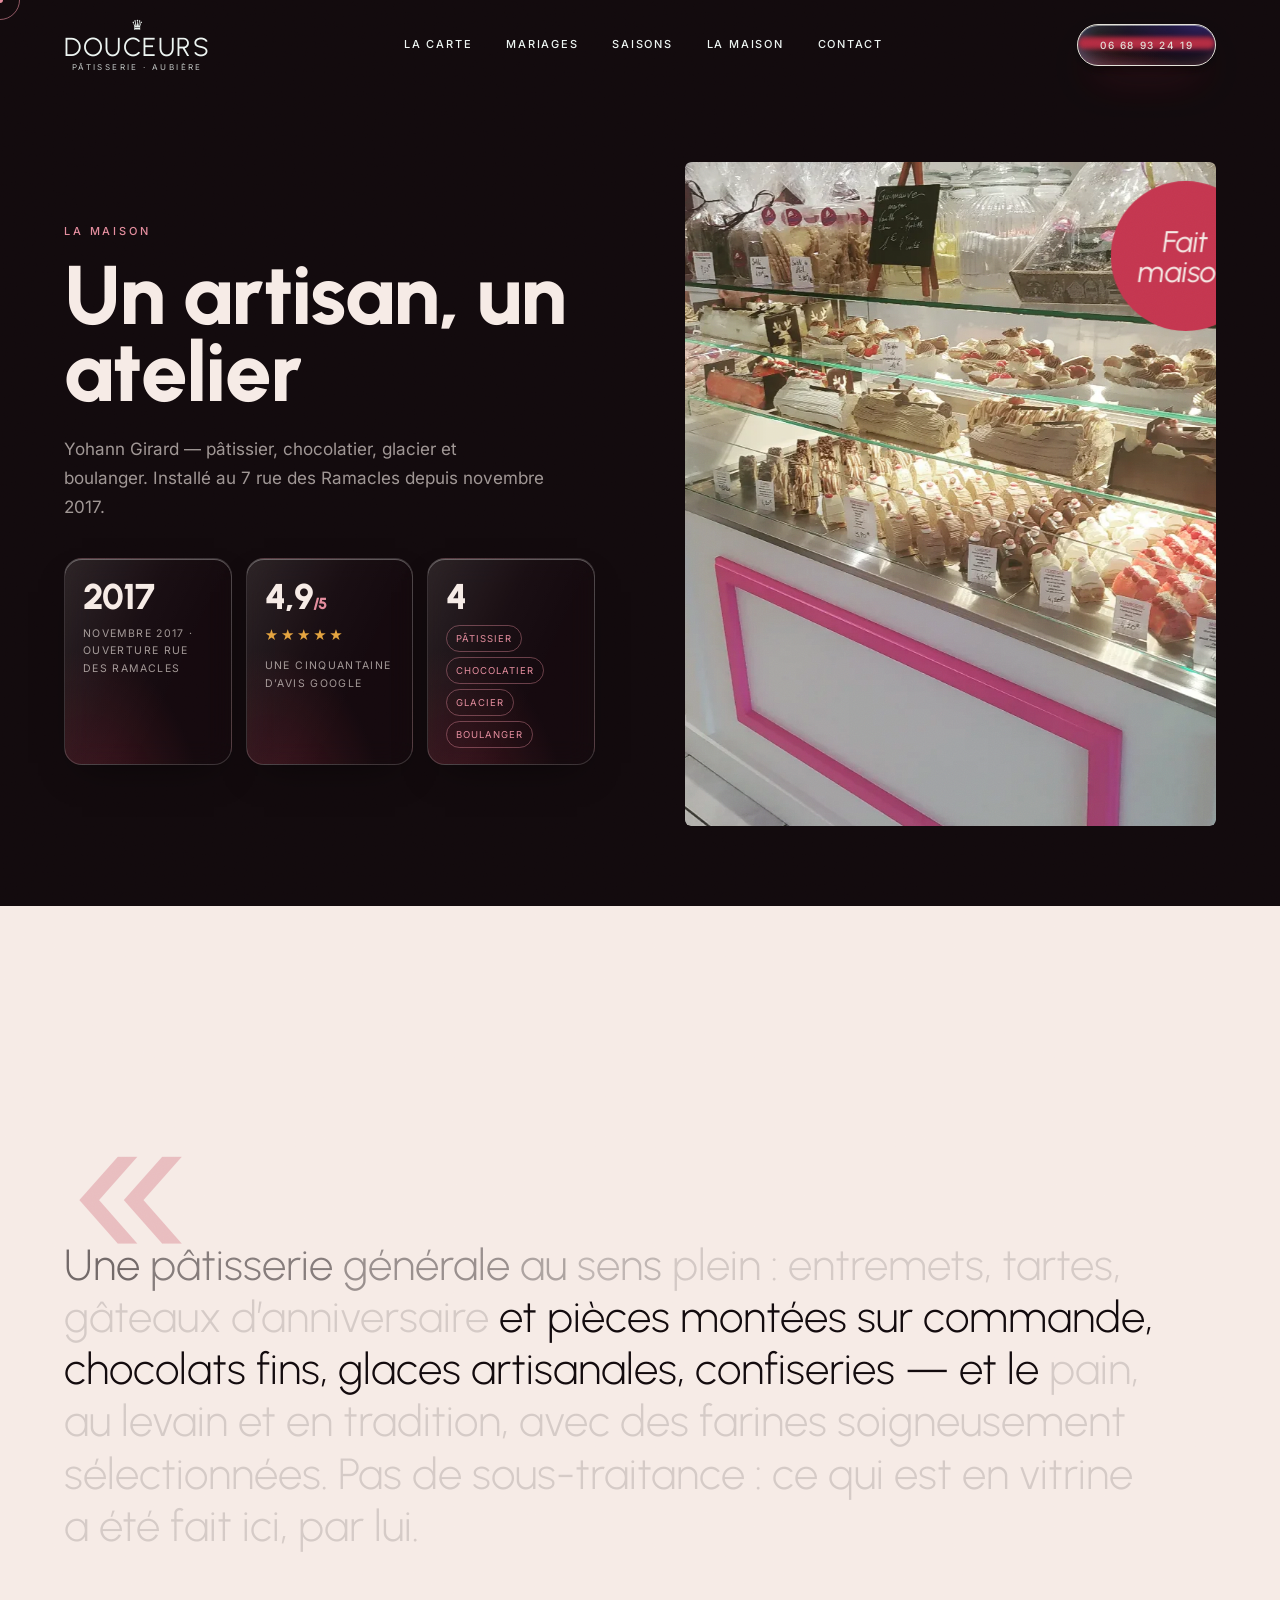
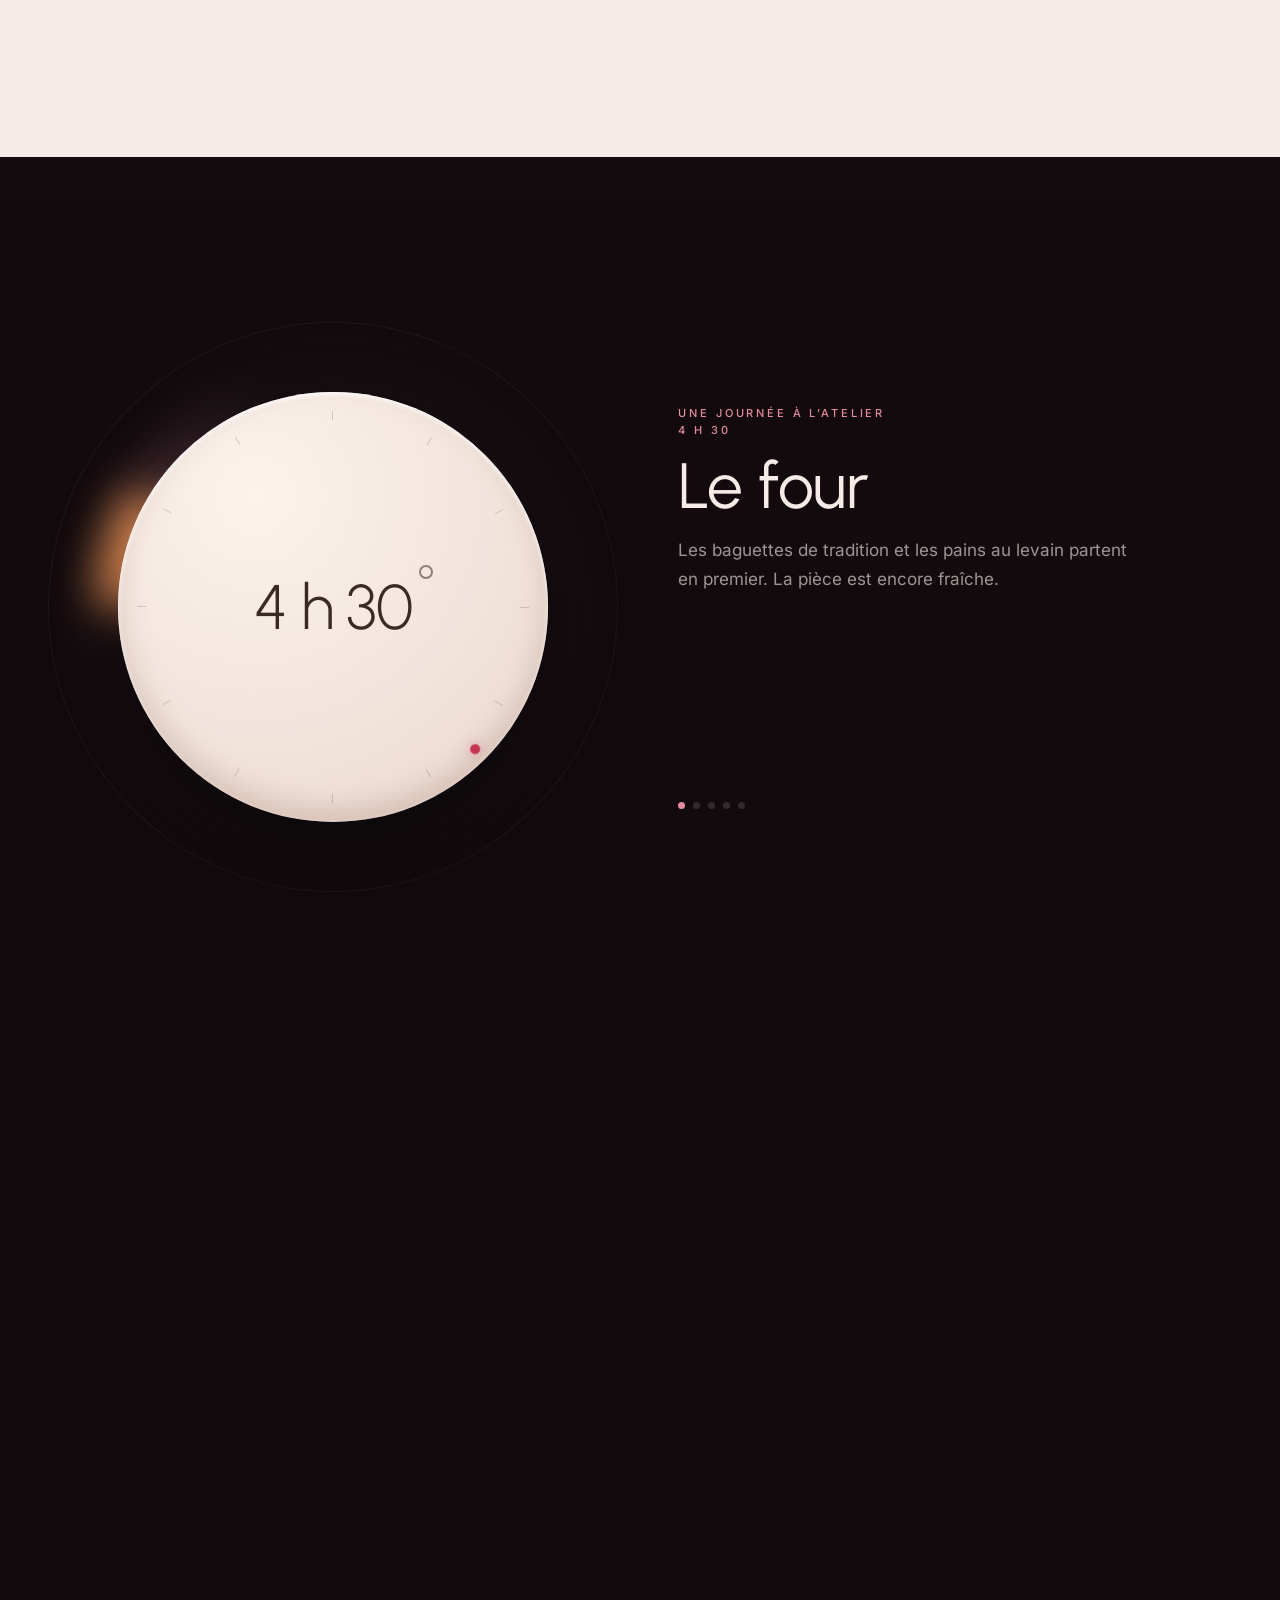
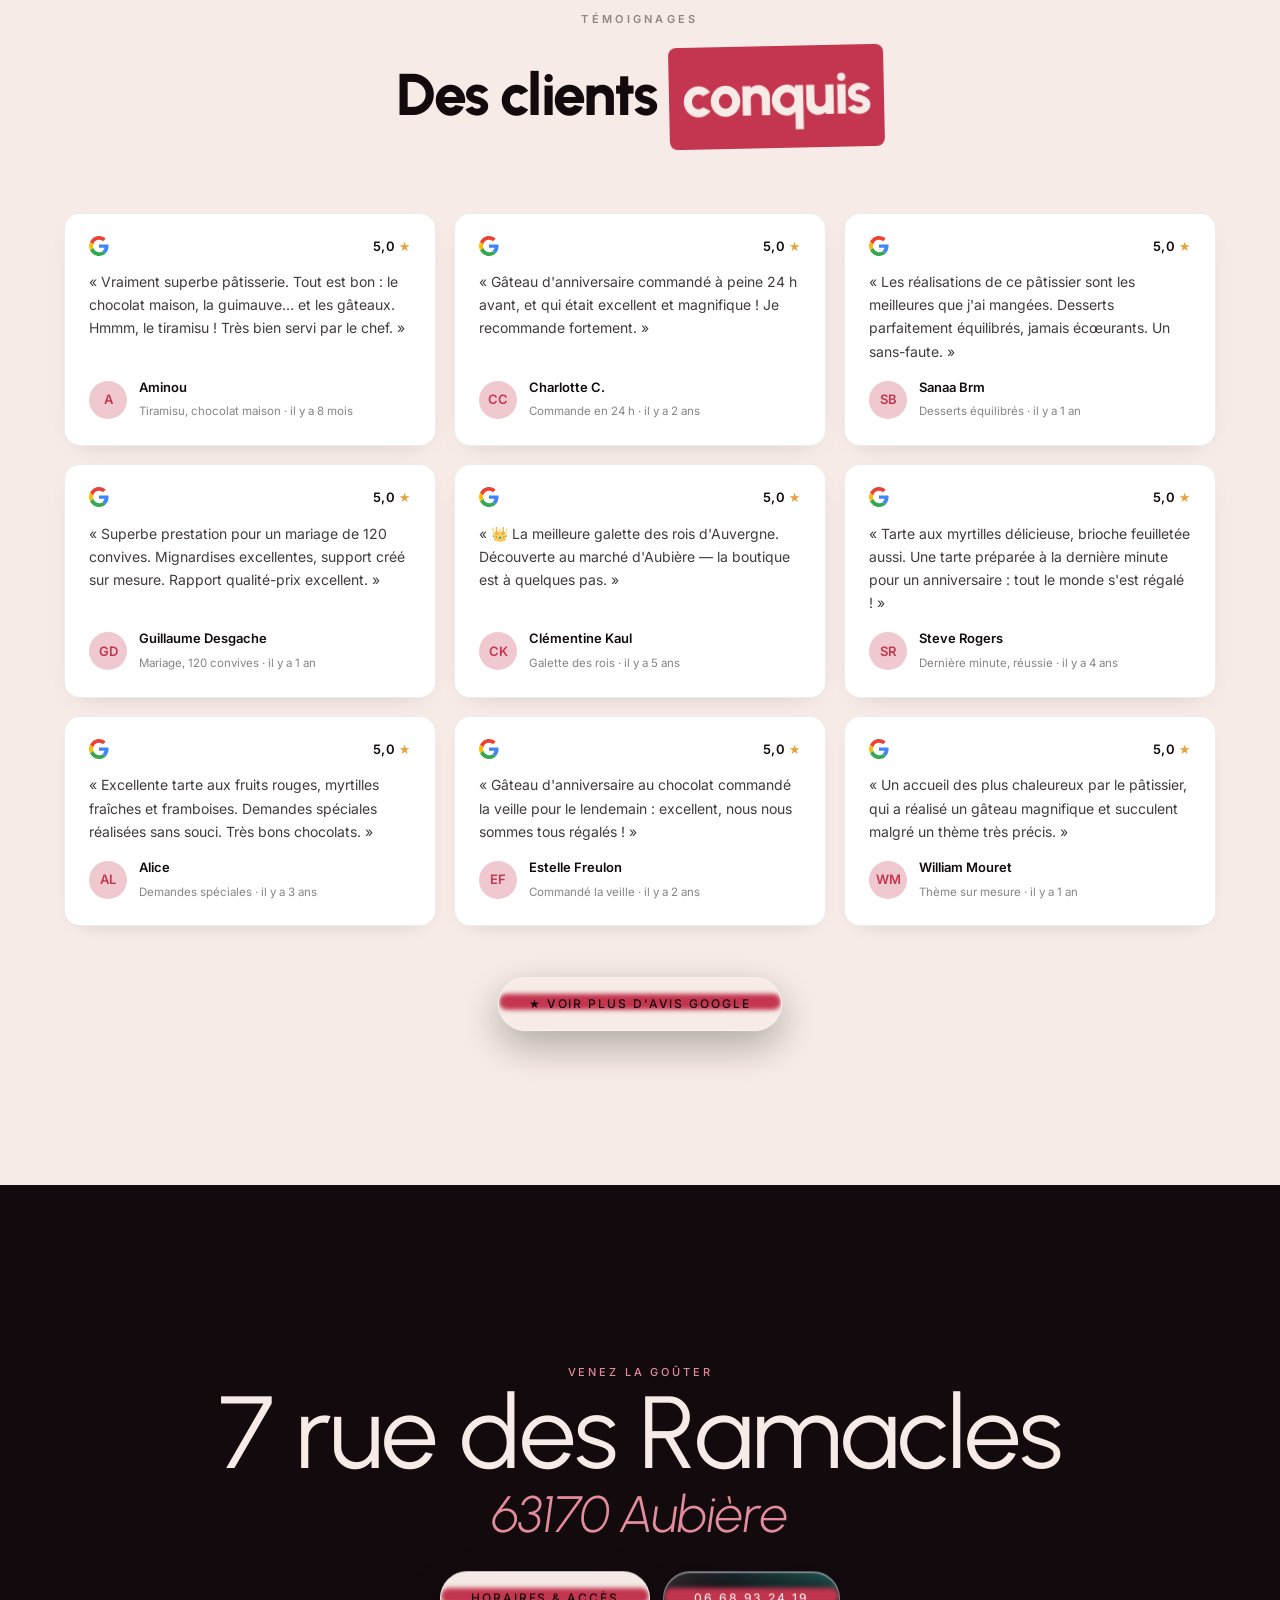
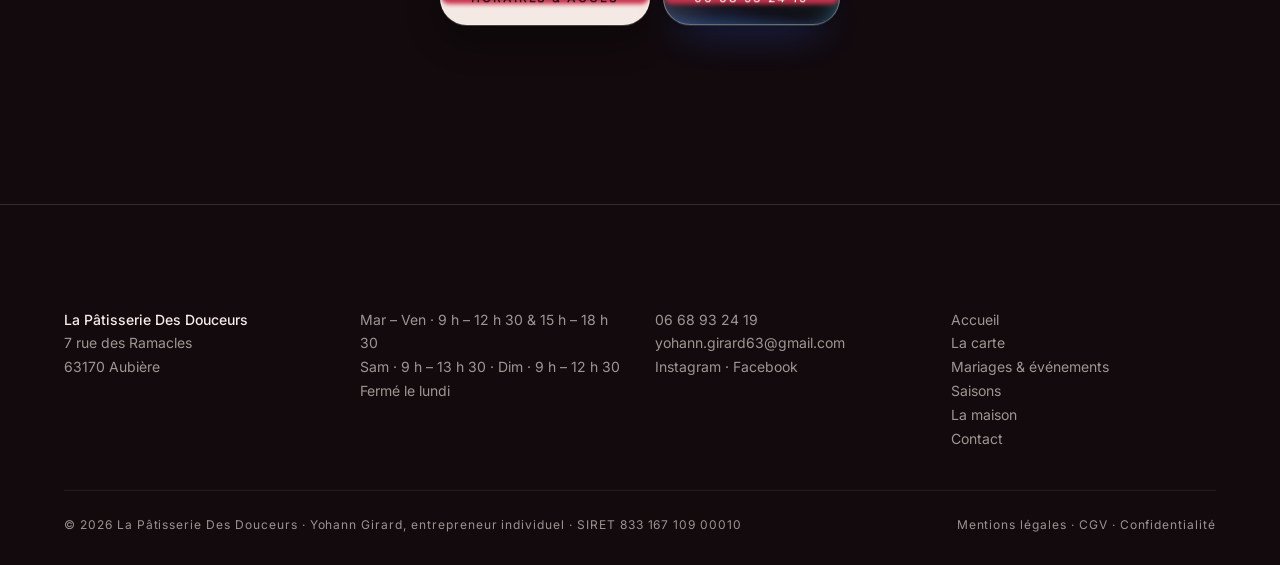
==== a-propos.html @ 7fce50e1 "La Pâtisserie Des Douceurs — site complet (7 pages, scroll-driven, vrais médias) Co-Authored-By: Cla" ====
<!doctype html>
<html lang="fr">
<head>
<meta charset="utf-8">
<meta name="viewport" content="width=device-width, initial-scale=1">
<title>La maison — Yohann Girard, pâtissier chocolatier à Aubière</title>
<meta name="description" content="Yohann Girard a ouvert La Pâtisserie Des Douceurs à Aubière en 2017 : pâtisserie générale, chocolats fins, glaces artisanales, pain au levain — tout est fait à l’atelier.">
<meta property="og:title" content="La maison — Yohann Girard, pâtissier chocolatier à Aubière">
<meta property="og:description" content="Yohann Girard a ouvert La Pâtisserie Des Douceurs à Aubière en 2017 : pâtisserie générale, chocolats fins, glaces artisanales, pain au levain — tout est fait à l’atelier.">
<meta property="og:image" content="img/hero.webp">
<meta property="og:locale" content="fr_FR">
<link rel="icon" href="data:image/svg+xml,%3Csvg xmlns='http://www.w3.org/2000/svg' viewBox='0 0 32 32'%3E%3Crect width='32' height='32' rx='8' fill='%23120A0D'/%3E%3Ccircle cx='16' cy='17' r='8' fill='%23E48C9D'/%3E%3Ccircle cx='13' cy='13' r='2.2' fill='%23C4364F'/%3E%3Ccircle cx='19' cy='13' r='2.2' fill='%23C4364F'/%3E%3Ccircle cx='16' cy='10' r='2.2' fill='%23C4364F'/%3E%3C/svg%3E">
<link rel="preload" href="fonts/urbanist-latin-800-normal.woff2" as="font" type="font/woff2" crossorigin>
<link rel="preload" href="fonts/inter-latin-400-normal.woff2" as="font" type="font/woff2" crossorigin>
<link rel="stylesheet" href="vendor/lenis.css">
<link rel="stylesheet" href="styles.css">
<link rel="stylesheet" href="pages.css">
</head>
<body class="sub p-maison">

<div class="grain" aria-hidden="true"></div>
<div class="cursor" aria-hidden="true"><span class="cursor__dot"></span><span class="cursor__ring"><span class="cursor__label"></span></span></div>
<header class="nav" id="nav">
  <button class="nav__burger" id="burger" aria-label="Menu"><i></i><i></i></button>
  <a class="nav__logo" href="index.html">
    <span class="nav__logo-crown">♛</span>
    <span class="nav__logo-word">Douceurs</span>
    <span class="nav__logo-sub">Pâtisserie · Aubière</span>
  </a>
  <nav class="nav__links"><a href="carte.html">La carte</a><a href="mariages.html">Mariages</a><a href="saisons.html">Saisons</a><a href="a-propos.html" aria-current=page>La maison</a><a href="contact.html">Contact</a></nav>
  <a class="btn btn--pill" href="tel:+33668932419" data-cursor="Appeler" data-magnet>06 68 93 24 19</a>
</header>
<div class="menu" id="menu">
  <a href="index.html">Accueil</a><a href="carte.html">La carte</a><a href="mariages.html">Mariages</a><a href="saisons.html">Saisons</a><a href="a-propos.html" aria-current=page>La maison</a><a href="contact.html">Contact</a>
</div>
<main id="top">
<section class="portrait-hero">
  <div class="portrait-hero__text">
    <p class="eyebrow" data-reveal>La maison</p>
    <h1 class="portrait-hero__title" data-letters>Un artisan, un atelier</h1>
    <p class="portrait-hero__lead" data-reveal>Yohann Girard — pâtissier, chocolatier, glacier et boulanger. Installé au 7 rue des Ramacles depuis novembre 2017.</p>
    <div class="facts" data-reveal>
      <div class="fact"><b><span data-count="2017">0</span></b><span class="fact__label">Novembre 2017 · ouverture rue des Ramacles</span></div>
      <div class="fact"><b><span class="fact__note">4,9</span><i>/5</i></b><span class="fact__stars" aria-label="4,9 sur 5">★★★★★</span><span class="fact__label">Une cinquantaine d’avis Google</span></div>
      <div class="fact"><b><span data-count="4">0</span></b><span class="fact__tags"><i>Pâtissier</i><i>Chocolatier</i><i>Glacier</i><i>Boulanger</i></span></div>
    </div>
  </div>
  <figure class="portrait-hero__fig tilt" data-tilt data-reveal-clip>
    <div class="tilt__inner"><img src="img/maison-hero.webp" alt="La vitrine de la boutique, rue des Ramacles" data-parallax-img></div>
    <span class="portrait-hero__stamp" data-speed="-0.4">Fait<br>maison</span>
  </figure>
</section>

<section class="quote">
  <p class="quote__mark" aria-hidden="true">«</p>
  <p class="quote__text" data-scrub-words>Une pâtisserie générale au sens plein : entremets, tartes, gâteaux d’anniversaire et pièces montées sur commande, chocolats fins, glaces artisanales, confiseries — et le pain, au levain et en tradition, avec des farines soigneusement sélectionnées. Pas de sous-traitance : ce qui est en vitrine a été fait ici, par lui.</p>
</section>

<section class="day" id="journee">
  <div class="day__pin">
    <div class="day__clock" aria-hidden="true">
      <span class="day__halo"></span>
      <span class="day__glow" id="clockGlow"></span>
      <span class="day__disc">
        <span class="day__ticks" id="clockTicks"></span>
        <i class="day__hand" id="clockHand"><b></b></i>
        <span class="day__time" id="clockTime">4 h 30</span>
      </span>
    </div>
    <div class="day__text">
      <p class="eyebrow">Une journée à l’atelier</p>
      <div class="day__moments"><div class="day__moment" data-moment="0"><b>4 h 30</b><h3>Le four</h3><p>Les baguettes de tradition et les pains au levain partent en premier. La pièce est encore fraîche.</p></div><div class="day__moment" data-moment="1"><b>6 h</b><h3>Les entremets</h3><p>Montage à la poche, repos au froid, glaçage velours. Ce qui a été fait la veille sort de cellule.</p></div><div class="day__moment" data-moment="2"><b>9 h</b><h3>La boutique ouvre</h3><p>Vitrine dressée. Les premières commandes du jour se retirent — parfois passées la veille.</p></div><div class="day__moment" data-moment="3"><b>12 h 30</b><h3>Pause</h3><p>Fermeture jusqu’à 15 h. Le temps de couler le chocolat, de turbiner les glaces en été.</p></div><div class="day__moment" data-moment="4"><b>15 h</b><h3>Réouverture</h3><p>Jusqu’à 18 h 30. On prend les commandes de la semaine, on parle pièces montées.</p></div></div>
      <div class="day__dots" aria-hidden="true"><i></i><i></i><i></i><i></i><i></i></div>
    </div>
  </div>
</section>

<section class="trev">
  <p class="trev__eyebrow" data-reveal>Témoignages</p>
  <h2 class="trev__title" data-reveal>Des clients <span>conquis</span></h2>
  <div class="trev__grid">
    <article class="trev__card" data-reveal>
      <header><svg class="trev__g" viewBox="0 0 24 24" width="20" height="20" aria-label="Google"><path fill="#4285F4" d="M23.5 12.3c0-.9-.1-1.5-.3-2.2H12v4.1h6.5c-.1 1.1-.8 2.7-2.4 3.8l3.7 2.9c2.2-2.1 3.7-5.1 3.7-8.6z"/><path fill="#34A853" d="M12 24c3.2 0 6-1.1 7.9-2.9l-3.7-2.9c-1 .7-2.4 1.2-4.2 1.2-3.2 0-6-2.2-6.9-5.2L1.3 17.1C3.3 21.2 7.3 24 12 24z"/><path fill="#FBBC05" d="M5.1 14.2c-.3-.7-.4-1.4-.4-2.2s.1-1.5.4-2.2L1.3 6.9C.5 8.5 0 10.2 0 12s.5 3.5 1.3 5.1l3.8-2.9z"/><path fill="#EA4335" d="M12 4.6c2.3 0 3.8 1 4.7 1.8l3.3-3.2C18 1.2 15.2 0 12 0 7.3 0 3.3 2.8 1.3 6.9l3.8 2.9c.9-3 3.7-5.2 6.9-5.2z"/></svg><span class="trev__score">5,0 <i>★</i></span></header>
      <p class="trev__quote">« Vraiment superbe pâtisserie. Tout est bon : le chocolat maison, la guimauve… et les gâteaux. Hmmm, le tiramisu ! Très bien servi par le chef. »</p>
      <footer><b>A</b><div><strong>Aminou</strong><span>Tiramisu, chocolat maison · il y a 8 mois</span></div></footer>
    </article>
    <article class="trev__card" data-reveal>
      <header><svg class="trev__g" viewBox="0 0 24 24" width="20" height="20" aria-label="Google"><path fill="#4285F4" d="M23.5 12.3c0-.9-.1-1.5-.3-2.2H12v4.1h6.5c-.1 1.1-.8 2.7-2.4 3.8l3.7 2.9c2.2-2.1 3.7-5.1 3.7-8.6z"/><path fill="#34A853" d="M12 24c3.2 0 6-1.1 7.9-2.9l-3.7-2.9c-1 .7-2.4 1.2-4.2 1.2-3.2 0-6-2.2-6.9-5.2L1.3 17.1C3.3 21.2 7.3 24 12 24z"/><path fill="#FBBC05" d="M5.1 14.2c-.3-.7-.4-1.4-.4-2.2s.1-1.5.4-2.2L1.3 6.9C.5 8.5 0 10.2 0 12s.5 3.5 1.3 5.1l3.8-2.9z"/><path fill="#EA4335" d="M12 4.6c2.3 0 3.8 1 4.7 1.8l3.3-3.2C18 1.2 15.2 0 12 0 7.3 0 3.3 2.8 1.3 6.9l3.8 2.9c.9-3 3.7-5.2 6.9-5.2z"/></svg><span class="trev__score">5,0 <i>★</i></span></header>
      <p class="trev__quote">« Gâteau d'anniversaire commandé à peine 24 h avant, et qui était excellent et magnifique ! Je recommande fortement. »</p>
      <footer><b>CC</b><div><strong>Charlotte C.</strong><span>Commande en 24 h · il y a 2 ans</span></div></footer>
    </article>
    <article class="trev__card" data-reveal>
      <header><svg class="trev__g" viewBox="0 0 24 24" width="20" height="20" aria-label="Google"><path fill="#4285F4" d="M23.5 12.3c0-.9-.1-1.5-.3-2.2H12v4.1h6.5c-.1 1.1-.8 2.7-2.4 3.8l3.7 2.9c2.2-2.1 3.7-5.1 3.7-8.6z"/><path fill="#34A853" d="M12 24c3.2 0 6-1.1 7.9-2.9l-3.7-2.9c-1 .7-2.4 1.2-4.2 1.2-3.2 0-6-2.2-6.9-5.2L1.3 17.1C3.3 21.2 7.3 24 12 24z"/><path fill="#FBBC05" d="M5.1 14.2c-.3-.7-.4-1.4-.4-2.2s.1-1.5.4-2.2L1.3 6.9C.5 8.5 0 10.2 0 12s.5 3.5 1.3 5.1l3.8-2.9z"/><path fill="#EA4335" d="M12 4.6c2.3 0 3.8 1 4.7 1.8l3.3-3.2C18 1.2 15.2 0 12 0 7.3 0 3.3 2.8 1.3 6.9l3.8 2.9c.9-3 3.7-5.2 6.9-5.2z"/></svg><span class="trev__score">5,0 <i>★</i></span></header>
      <p class="trev__quote">« Les réalisations de ce pâtissier sont les meilleures que j'ai mangées. Desserts parfaitement équilibrés, jamais écœurants. Un sans-faute. »</p>
      <footer><b>SB</b><div><strong>Sanaa Brm</strong><span>Desserts équilibrés · il y a 1 an</span></div></footer>
    </article>
    <article class="trev__card" data-reveal>
      <header><svg class="trev__g" viewBox="0 0 24 24" width="20" height="20" aria-label="Google"><path fill="#4285F4" d="M23.5 12.3c0-.9-.1-1.5-.3-2.2H12v4.1h6.5c-.1 1.1-.8 2.7-2.4 3.8l3.7 2.9c2.2-2.1 3.7-5.1 3.7-8.6z"/><path fill="#34A853" d="M12 24c3.2 0 6-1.1 7.9-2.9l-3.7-2.9c-1 .7-2.4 1.2-4.2 1.2-3.2 0-6-2.2-6.9-5.2L1.3 17.1C3.3 21.2 7.3 24 12 24z"/><path fill="#FBBC05" d="M5.1 14.2c-.3-.7-.4-1.4-.4-2.2s.1-1.5.4-2.2L1.3 6.9C.5 8.5 0 10.2 0 12s.5 3.5 1.3 5.1l3.8-2.9z"/><path fill="#EA4335" d="M12 4.6c2.3 0 3.8 1 4.7 1.8l3.3-3.2C18 1.2 15.2 0 12 0 7.3 0 3.3 2.8 1.3 6.9l3.8 2.9c.9-3 3.7-5.2 6.9-5.2z"/></svg><span class="trev__score">5,0 <i>★</i></span></header>
      <p class="trev__quote">« Superbe prestation pour un mariage de 120 convives. Mignardises excellentes, support créé sur mesure. Rapport qualité-prix excellent. »</p>
      <footer><b>GD</b><div><strong>Guillaume Desgache</strong><span>Mariage, 120 convives · il y a 1 an</span></div></footer>
    </article>
    <article class="trev__card" data-reveal>
      <header><svg class="trev__g" viewBox="0 0 24 24" width="20" height="20" aria-label="Google"><path fill="#4285F4" d="M23.5 12.3c0-.9-.1-1.5-.3-2.2H12v4.1h6.5c-.1 1.1-.8 2.7-2.4 3.8l3.7 2.9c2.2-2.1 3.7-5.1 3.7-8.6z"/><path fill="#34A853" d="M12 24c3.2 0 6-1.1 7.9-2.9l-3.7-2.9c-1 .7-2.4 1.2-4.2 1.2-3.2 0-6-2.2-6.9-5.2L1.3 17.1C3.3 21.2 7.3 24 12 24z"/><path fill="#FBBC05" d="M5.1 14.2c-.3-.7-.4-1.4-.4-2.2s.1-1.5.4-2.2L1.3 6.9C.5 8.5 0 10.2 0 12s.5 3.5 1.3 5.1l3.8-2.9z"/><path fill="#EA4335" d="M12 4.6c2.3 0 3.8 1 4.7 1.8l3.3-3.2C18 1.2 15.2 0 12 0 7.3 0 3.3 2.8 1.3 6.9l3.8 2.9c.9-3 3.7-5.2 6.9-5.2z"/></svg><span class="trev__score">5,0 <i>★</i></span></header>
      <p class="trev__quote">« 👑 La meilleure galette des rois d'Auvergne. Découverte au marché d'Aubière — la boutique est à quelques pas. »</p>
      <footer><b>CK</b><div><strong>Clémentine Kaul</strong><span>Galette des rois · il y a 5 ans</span></div></footer>
    </article>
    <article class="trev__card" data-reveal>
      <header><svg class="trev__g" viewBox="0 0 24 24" width="20" height="20" aria-label="Google"><path fill="#4285F4" d="M23.5 12.3c0-.9-.1-1.5-.3-2.2H12v4.1h6.5c-.1 1.1-.8 2.7-2.4 3.8l3.7 2.9c2.2-2.1 3.7-5.1 3.7-8.6z"/><path fill="#34A853" d="M12 24c3.2 0 6-1.1 7.9-2.9l-3.7-2.9c-1 .7-2.4 1.2-4.2 1.2-3.2 0-6-2.2-6.9-5.2L1.3 17.1C3.3 21.2 7.3 24 12 24z"/><path fill="#FBBC05" d="M5.1 14.2c-.3-.7-.4-1.4-.4-2.2s.1-1.5.4-2.2L1.3 6.9C.5 8.5 0 10.2 0 12s.5 3.5 1.3 5.1l3.8-2.9z"/><path fill="#EA4335" d="M12 4.6c2.3 0 3.8 1 4.7 1.8l3.3-3.2C18 1.2 15.2 0 12 0 7.3 0 3.3 2.8 1.3 6.9l3.8 2.9c.9-3 3.7-5.2 6.9-5.2z"/></svg><span class="trev__score">5,0 <i>★</i></span></header>
      <p class="trev__quote">« Tarte aux myrtilles délicieuse, brioche feuilletée aussi. Une tarte préparée à la dernière minute pour un anniversaire : tout le monde s'est régalé ! »</p>
      <footer><b>SR</b><div><strong>Steve Rogers</strong><span>Dernière minute, réussie · il y a 4 ans</span></div></footer>
    </article>
    <article class="trev__card" data-reveal>
      <header><svg class="trev__g" viewBox="0 0 24 24" width="20" height="20" aria-label="Google"><path fill="#4285F4" d="M23.5 12.3c0-.9-.1-1.5-.3-2.2H12v4.1h6.5c-.1 1.1-.8 2.7-2.4 3.8l3.7 2.9c2.2-2.1 3.7-5.1 3.7-8.6z"/><path fill="#34A853" d="M12 24c3.2 0 6-1.1 7.9-2.9l-3.7-2.9c-1 .7-2.4 1.2-4.2 1.2-3.2 0-6-2.2-6.9-5.2L1.3 17.1C3.3 21.2 7.3 24 12 24z"/><path fill="#FBBC05" d="M5.1 14.2c-.3-.7-.4-1.4-.4-2.2s.1-1.5.4-2.2L1.3 6.9C.5 8.5 0 10.2 0 12s.5 3.5 1.3 5.1l3.8-2.9z"/><path fill="#EA4335" d="M12 4.6c2.3 0 3.8 1 4.7 1.8l3.3-3.2C18 1.2 15.2 0 12 0 7.3 0 3.3 2.8 1.3 6.9l3.8 2.9c.9-3 3.7-5.2 6.9-5.2z"/></svg><span class="trev__score">5,0 <i>★</i></span></header>
      <p class="trev__quote">« Excellente tarte aux fruits rouges, myrtilles fraîches et framboises. Demandes spéciales réalisées sans souci. Très bons chocolats. »</p>
      <footer><b>AL</b><div><strong>Alice</strong><span>Demandes spéciales · il y a 3 ans</span></div></footer>
    </article>
    <article class="trev__card" data-reveal>
      <header><svg class="trev__g" viewBox="0 0 24 24" width="20" height="20" aria-label="Google"><path fill="#4285F4" d="M23.5 12.3c0-.9-.1-1.5-.3-2.2H12v4.1h6.5c-.1 1.1-.8 2.7-2.4 3.8l3.7 2.9c2.2-2.1 3.7-5.1 3.7-8.6z"/><path fill="#34A853" d="M12 24c3.2 0 6-1.1 7.9-2.9l-3.7-2.9c-1 .7-2.4 1.2-4.2 1.2-3.2 0-6-2.2-6.9-5.2L1.3 17.1C3.3 21.2 7.3 24 12 24z"/><path fill="#FBBC05" d="M5.1 14.2c-.3-.7-.4-1.4-.4-2.2s.1-1.5.4-2.2L1.3 6.9C.5 8.5 0 10.2 0 12s.5 3.5 1.3 5.1l3.8-2.9z"/><path fill="#EA4335" d="M12 4.6c2.3 0 3.8 1 4.7 1.8l3.3-3.2C18 1.2 15.2 0 12 0 7.3 0 3.3 2.8 1.3 6.9l3.8 2.9c.9-3 3.7-5.2 6.9-5.2z"/></svg><span class="trev__score">5,0 <i>★</i></span></header>
      <p class="trev__quote">« Gâteau d'anniversaire au chocolat commandé la veille pour le lendemain : excellent, nous nous sommes tous régalés ! »</p>
      <footer><b>EF</b><div><strong>Estelle Freulon</strong><span>Commandé la veille · il y a 2 ans</span></div></footer>
    </article>
    <article class="trev__card" data-reveal>
      <header><svg class="trev__g" viewBox="0 0 24 24" width="20" height="20" aria-label="Google"><path fill="#4285F4" d="M23.5 12.3c0-.9-.1-1.5-.3-2.2H12v4.1h6.5c-.1 1.1-.8 2.7-2.4 3.8l3.7 2.9c2.2-2.1 3.7-5.1 3.7-8.6z"/><path fill="#34A853" d="M12 24c3.2 0 6-1.1 7.9-2.9l-3.7-2.9c-1 .7-2.4 1.2-4.2 1.2-3.2 0-6-2.2-6.9-5.2L1.3 17.1C3.3 21.2 7.3 24 12 24z"/><path fill="#FBBC05" d="M5.1 14.2c-.3-.7-.4-1.4-.4-2.2s.1-1.5.4-2.2L1.3 6.9C.5 8.5 0 10.2 0 12s.5 3.5 1.3 5.1l3.8-2.9z"/><path fill="#EA4335" d="M12 4.6c2.3 0 3.8 1 4.7 1.8l3.3-3.2C18 1.2 15.2 0 12 0 7.3 0 3.3 2.8 1.3 6.9l3.8 2.9c.9-3 3.7-5.2 6.9-5.2z"/></svg><span class="trev__score">5,0 <i>★</i></span></header>
      <p class="trev__quote">« Un accueil des plus chaleureux par le pâtissier, qui a réalisé un gâteau magnifique et succulent malgré un thème très précis. »</p>
      <footer><b>WM</b><div><strong>William Mouret</strong><span>Thème sur mesure · il y a 1 an</span></div></footer>
    </article>
  </div>
  <div class="trev__more" data-reveal><a class="btn btn--light" href="https://share.google/u4BPhog5sqUFzvgVQ" target="_blank" rel="noopener" data-cursor="Ouvrir" data-magnet>★ Voir plus d'avis Google</a></div>
</section>

<section class="addr-band">
  <p class="eyebrow" data-reveal>Venez la goûter</p>
  <a class="addr-band__line" href="https://www.google.com/maps/place/La+P%C3%A2tisserie+Des+Douceurs/@45.7500017,3.1126129,17z/data=!3m1!4b1!4m6!3m5!1s0x47f71c6318a7c699:0xd2ce1351e3a34133!8m2!3d45.7500017!4d3.1126129!16s%2Fg%2F11g0hn_td8" target="_blank" rel="noopener" data-letters data-cursor="Itinéraire">7 rue des Ramacles</a>
  <a class="addr-band__line addr-band__line--small" href="https://www.google.com/maps/place/La+P%C3%A2tisserie+Des+Douceurs/@45.7500017,3.1126129,17z/data=!3m1!4b1!4m6!3m5!1s0x47f71c6318a7c699:0xd2ce1351e3a34133!8m2!3d45.7500017!4d3.1126129!16s%2Fg%2F11g0hn_td8" target="_blank" rel="noopener" data-letters>63170 Aubière</a>
  <div class="cta-band__actions" data-reveal><a class="btn btn--light" href="contact.html" data-magnet>Horaires &amp; accès</a><a class="btn btn--ghost" href="tel:+33668932419" data-magnet>06 68 93 24 19</a></div>
</section>
</main><footer class="footer footer--page">
  <div class="footer__cols">
    <div><b>La Pâtisserie Des Douceurs</b><br>7 rue des Ramacles<br>63170 Aubière</div>
    <div>Mar – Ven · 9 h – 12 h 30 &amp; 15 h – 18 h 30<br>Sam · 9 h – 13 h 30 · Dim · 9 h – 12 h 30<br>Fermé le lundi</div>
    <div><a href="tel:+33668932419">06 68 93 24 19</a><br><a href="mailto:yohann.girard63@gmail.com">yohann.girard63@gmail.com</a><br><a href="https://www.instagram.com/lapatisseriedesdouceurs/" target="_blank" rel="noopener">Instagram</a> · <a href="https://www.facebook.com/p/La-p%C3%A2tisserie-des-douceurs-100042399776991/" target="_blank" rel="noopener">Facebook</a></div>
    <div><a href="index.html">Accueil</a><br><a href="carte.html">La carte</a><br><a href="mariages.html">Mariages &amp; événements</a><br><a href="saisons.html">Saisons</a><br><a href="a-propos.html">La maison</a><br><a href="contact.html">Contact</a></div>
  </div>
  <div class="footer__row">
    <span>© 2026 La Pâtisserie Des Douceurs · Yohann Girard, entrepreneur individuel · SIRET 833 167 109 00010</span>
    <span><a href="mentions-legales.html">Mentions légales · CGV · Confidentialité</a></span>
  </div>
</footer>

<script src="vendor/gsap.min.js"></script>
<script src="vendor/ScrollTrigger.min.js"></script>
<script src="vendor/lenis.min.js"></script>
<script src="main.js"></script>

</body>
</html>
---- vendor/lenis.css ----
html.lenis,
html.lenis body {
  height: auto;
}

.lenis:not(.lenis-autoToggle).lenis-stopped {
  overflow: clip;
}

.lenis [data-lenis-prevent],
.lenis [data-lenis-prevent-wheel],
.lenis [data-lenis-prevent-touch],
.lenis [data-lenis-prevent-vertical],
.lenis [data-lenis-prevent-horizontal] {
  overscroll-behavior: contain;
}

.lenis.lenis-smooth iframe {
  pointer-events: none;
}

.lenis.lenis-autoToggle {
  transition-property: overflow;
  transition-duration: 1ms;
  transition-behavior: allow-discrete;
}
---- styles.css ----
/* ═══════════════════════════════════════════════
   MAISON ROSALIE — styles · direction « noir framboise »
   ═══════════════════════════════════════════════ */
@font-face{font-family:Urbanist;font-weight:300;font-display:swap;src:url(fonts/urbanist-latin-300-normal.woff2) format('woff2')}
@font-face{font-family:Urbanist;font-weight:300;font-style:italic;font-display:swap;src:url(fonts/urbanist-latin-300-italic.woff2) format('woff2')}
@font-face{font-family:Urbanist;font-weight:400;font-display:swap;src:url(fonts/urbanist-latin-400-normal.woff2) format('woff2')}
@font-face{font-family:Urbanist;font-weight:400;font-style:italic;font-display:swap;src:url(fonts/urbanist-latin-400-italic.woff2) format('woff2')}
@font-face{font-family:Urbanist;font-weight:500;font-display:swap;src:url(fonts/urbanist-latin-500-normal.woff2) format('woff2')}
@font-face{font-family:Urbanist;font-weight:600;font-display:swap;src:url(fonts/urbanist-latin-600-normal.woff2) format('woff2')}
@font-face{font-family:Urbanist;font-weight:700;font-display:swap;src:url(fonts/urbanist-latin-700-normal.woff2) format('woff2')}
@font-face{font-family:Urbanist;font-weight:800;font-display:swap;src:url(fonts/urbanist-latin-800-normal.woff2) format('woff2')}
@font-face{font-family:Inter;font-weight:400;font-display:swap;src:url(fonts/inter-latin-400-normal.woff2) format('woff2')}
@font-face{font-family:Inter;font-weight:500;font-display:swap;src:url(fonts/inter-latin-500-normal.woff2) format('woff2')}
@font-face{font-family:Inter;font-weight:600;font-display:swap;src:url(fonts/inter-latin-600-normal.woff2) format('woff2')}

:root{
  --noir:#120A0D;
  --noir-2:#1E1216;
  --cream:#F6EBE6;
  --blush:#EFC9CF;
  --rose:#E48C9D;
  --framboise:#C4364F;
  --ink-2:rgba(246,235,230,.62);
  --line:rgba(246,235,230,.14);
  --serif:Urbanist,'Helvetica Neue',Arial,sans-serif;
  --sans:Inter,system-ui,sans-serif;
  --pad:clamp(20px,5vw,80px);
  --ease:cubic-bezier(.16,1,.3,1);
}
*{box-sizing:border-box;margin:0;padding:0}
html{scroll-behavior:smooth;-webkit-text-size-adjust:100%}
html.lenis-active{scroll-behavior:auto}
body{font-family:var(--sans);font-size:16px;line-height:1.6;color:var(--cream);background:var(--noir);overflow-x:hidden}
img,video{display:block;max-width:100%}
a{color:inherit;text-decoration:none}
button{font:inherit;color:inherit;background:none;border:0;cursor:pointer}
main{position:relative}

/* — grain — */
.grain{position:fixed;inset:-100%;z-index:97;pointer-events:none;opacity:.075;mix-blend-mode:overlay;background-image:url("data:image/svg+xml,%3Csvg xmlns='http://www.w3.org/2000/svg' width='300' height='300'%3E%3Cfilter id='n'%3E%3CfeTurbulence type='fractalNoise' baseFrequency='.9' numOctaves='3' stitchTiles='stitch'/%3E%3C/filter%3E%3Crect width='100%25' height='100%25' filter='url(%23n)'/%3E%3C/svg%3E");animation:grain 1.2s steps(6) infinite}
@keyframes grain{0%{transform:translate(0,0)}20%{transform:translate(-3%,2%)}40%{transform:translate(2%,-4%)}60%{transform:translate(-4%,-1%)}80%{transform:translate(3%,3%)}100%{transform:translate(0,0)}}

/* — typo — */
.eyebrow{font-size:11px;letter-spacing:.26em;text-transform:uppercase;font-weight:500;color:var(--rose)}
.h2{font-family:var(--serif);font-weight:700;font-size:clamp(40px,5.6vw,84px);line-height:.95;letter-spacing:-.04em}
.link{display:inline-flex;gap:.5em;align-items:center;font-size:13px;letter-spacing:.1em;text-transform:uppercase;font-weight:500;border-bottom:1px solid currentColor;padding-bottom:5px}
.link i{font-style:normal;transition:transform .4s var(--ease)}
.link:hover i{transform:translateX(6px)}

/* lettres découpées */
.wd{display:inline-block;white-space:nowrap}
.ch{display:inline-block;will-change:transform;backface-visibility:hidden}

/* — boutons « liquid glass » — */
.btn{position:relative;display:inline-flex;align-items:center;justify-content:center;gap:.6em;height:54px;padding:0 30px;border-radius:999px;font-size:12px;font-weight:600;letter-spacing:.16em;text-transform:uppercase;white-space:nowrap;overflow:hidden;isolation:isolate;color:var(--cream);border:1px solid rgba(255,255,255,.26);background:linear-gradient(115deg,rgba(255,255,255,.16),rgba(255,255,255,.03) 35%,rgba(255,255,255,0) 60%),radial-gradient(120% 150% at 12% 135%,rgba(196,54,79,.38),transparent 60%),radial-gradient(140% 190% at 90% 0%,rgba(124,92,255,.34),transparent 55%),rgba(24,13,17,.5);backdrop-filter:blur(16px) saturate(1.6);-webkit-backdrop-filter:blur(16px) saturate(1.6);box-shadow:inset 0 1px 0 rgba(255,255,255,.45),inset 0 -8px 18px -10px rgba(228,140,157,.42),inset 12px 0 22px -14px rgba(110,150,255,.4),0 20px 44px -16px rgba(196,54,79,.45),0 3px 10px rgba(0,0,0,.35);transition:box-shadow .5s var(--ease),filter .4s;will-change:transform}
.btn::before{content:"";position:absolute;left:12%;right:12%;top:2px;height:30%;border-radius:999px;background:linear-gradient(rgba(255,255,255,.18),rgba(255,255,255,0));filter:blur(2px);pointer-events:none}
.btn::after{content:"";position:absolute;top:-60%;bottom:-60%;width:38%;left:-50%;transform:skewX(-22deg);background:linear-gradient(90deg,transparent,rgba(255,255,255,.35),transparent);transition:left .8s var(--ease);pointer-events:none}
.btn:hover::after{left:125%}
.btn:hover{filter:brightness(1.14) saturate(1.1);box-shadow:inset 0 1px 0 rgba(255,255,255,.55),inset 0 -10px 26px -8px rgba(228,140,157,.75),inset 12px 0 26px -12px rgba(110,150,255,.55),0 28px 64px -14px rgba(196,54,79,.6),0 3px 10px rgba(0,0,0,.35)}
/* variantes : même verre, lueur différente */
.btn--light{border-color:rgba(255,255,255,.34);background:linear-gradient(115deg,rgba(255,255,255,.13),rgba(255,255,255,.03) 38%,rgba(255,255,255,0) 62%),radial-gradient(120% 160% at 16% 145%,rgba(228,140,157,.42),transparent 62%),radial-gradient(120% 170% at 85% -15%,rgba(255,170,120,.28),transparent 55%),rgba(30,14,19,.5);box-shadow:inset 0 1px 0 rgba(255,255,255,.5),inset 0 -8px 18px -10px rgba(228,140,157,.45),inset 10px 0 20px -14px rgba(255,170,120,.3),0 22px 50px -16px rgba(196,54,79,.5),0 3px 10px rgba(0,0,0,.35)}
.btn--ghost{border-color:rgba(190,220,255,.3);background:linear-gradient(115deg,rgba(255,255,255,.14),rgba(255,255,255,.02) 35%,rgba(255,255,255,0) 60%),radial-gradient(120% 160% at 12% 140%,rgba(64,140,255,.32),transparent 62%),radial-gradient(130% 180% at 88% -10%,rgba(64,220,200,.3),transparent 55%),rgba(16,14,22,.46);box-shadow:inset 0 1px 0 rgba(255,255,255,.4),inset 0 -8px 18px -10px rgba(90,150,255,.38),inset -12px 0 22px -14px rgba(64,220,200,.35),0 20px 44px -16px rgba(60,110,255,.4),0 3px 10px rgba(0,0,0,.35)}
.btn--ghost:hover{box-shadow:inset 0 1px 0 rgba(255,255,255,.5),inset 0 -10px 26px -8px rgba(90,150,255,.7),inset -12px 0 26px -12px rgba(64,220,200,.5),0 28px 64px -14px rgba(60,110,255,.55),0 3px 10px rgba(0,0,0,.35)}
.btn--noir{border-color:rgba(230,190,255,.3);background:linear-gradient(115deg,rgba(255,255,255,.15),rgba(255,255,255,.03) 35%,rgba(255,255,255,0) 60%),radial-gradient(120% 160% at 14% 140%,rgba(168,85,247,.35),transparent 62%),radial-gradient(130% 180% at 88% -10%,rgba(236,72,153,.4),transparent 55%),rgba(18,12,22,.55);box-shadow:inset 0 1px 0 rgba(255,255,255,.42),inset 0 -8px 18px -10px rgba(168,85,247,.4),inset 12px 0 22px -14px rgba(236,72,153,.4),0 20px 44px -16px rgba(168,85,247,.45),0 3px 10px rgba(0,0,0,.35)}
.btn--pill{height:42px;padding:0 22px;font-size:10px}

/* lettres découpées */
.wd{display:inline-block;white-space:nowrap}
.ch{display:inline-block;will-change:transform;backface-visibility:hidden}

/* — boutons — */
.btn{position:relative;display:inline-flex;align-items:center;justify-content:center;gap:.6em;height:54px;padding:0 30px;border-radius:999px;font-size:12px;font-weight:500;letter-spacing:.16em;text-transform:uppercase;white-space:nowrap;overflow:hidden;transition:color .4s;will-change:transform;isolation:isolate}
.btn::before{content:"";position:absolute;inset:0;border-radius:inherit;background:var(--framboise);transform:translateY(101%);transition:transform .55s var(--ease);z-index:-1}
.btn:hover::before{transform:none}
.btn:hover{color:#fff}
.btn--light{background:var(--cream);color:var(--noir);box-shadow:0 14px 40px rgba(0,0,0,.3)}
.btn--noir{background:var(--noir);color:var(--cream);box-shadow:0 14px 40px rgba(18,10,13,.25)}
.btn--ghost{border:1px solid rgba(246,235,230,.45);color:var(--cream);backdrop-filter:blur(6px)}
.btn--pill{height:42px;padding:0 22px;border:1px solid currentColor;font-size:10px}

/* ══════════ LOADER ══════════ */
.loader{position:fixed;inset:0;z-index:100;background:var(--noir);color:var(--cream);display:grid;place-items:center;border-radius:0 0 0 0}
.loader__inner{text-align:center}
.loader__mark{display:block;font-family:var(--serif);font-size:clamp(44px,8vw,110px);line-height:1;overflow:hidden}
.loader__mark .ch{transform:translateY(110%)}
.loader__sub{display:block;font-size:11px;letter-spacing:.34em;text-transform:uppercase;opacity:.55;margin-top:14px}
.loader__count{position:absolute;right:var(--pad);bottom:var(--pad);font-family:var(--serif);font-size:clamp(60px,10vw,140px);line-height:1;font-weight:300;color:var(--rose)}

/* ══════════ CURSEUR ══════════ */
.cursor{position:fixed;left:0;top:0;z-index:99;pointer-events:none;display:none}
@media (hover:hover) and (pointer:fine){.cursor{display:block}}
.cursor__dot{position:absolute;width:6px;height:6px;border-radius:50%;background:var(--rose);transform:translate(-50%,-50%)}
.cursor__ring{position:absolute;width:40px;height:40px;border-radius:50%;border:1px solid rgba(228,140,157,.6);transform:translate(-50%,-50%);display:grid;place-items:center;transition:width .4s var(--ease),height .4s var(--ease),background .4s,border-color .4s}
.cursor__label{font-size:10px;letter-spacing:.14em;text-transform:uppercase;font-weight:500;color:#fff;opacity:0;transition:opacity .3s}
.cursor.is-label .cursor__ring{width:92px;height:92px;background:var(--framboise);border-color:var(--framboise)}
.cursor.is-label .cursor__label{opacity:1}
.cursor.is-label .cursor__dot{opacity:0}

/* ══════════ NAV ══════════ */
.nav{position:fixed;top:0;left:0;right:0;z-index:50;display:flex;align-items:center;justify-content:space-between;gap:20px;padding:18px var(--pad);color:#fff;mix-blend-mode:difference}
.nav__logo{display:grid;justify-items:center;line-height:1;text-align:center}
.nav__logo-crown{font-size:14px;margin-bottom:2px}
.nav__logo-word{font-family:var(--serif);font-size:26px;letter-spacing:.06em;text-transform:uppercase}
.nav__logo-sub{font-size:8px;letter-spacing:.3em;text-transform:uppercase;opacity:.8;margin-top:3px}
.nav__links{display:flex;gap:34px;font-size:11px;letter-spacing:.16em;text-transform:uppercase;font-weight:500}
.nav__links a{position:relative}
.nav__links a::after{content:"";position:absolute;left:0;right:0;bottom:-6px;height:1px;background:currentColor;transform:scaleX(0);transform-origin:right;transition:transform .5s var(--ease)}
.nav__links a:hover::after{transform:scaleX(1);transform-origin:left}
.nav__burger{display:none;width:32px;height:32px;position:relative}
.nav__burger i{position:absolute;left:5px;right:5px;height:1.5px;background:currentColor;transition:transform .4s var(--ease),top .4s}
.nav__burger i:first-child{top:12px}.nav__burger i:last-child{top:19px}
.menu{position:fixed;inset:0;z-index:49;background:var(--framboise);color:var(--cream);display:flex;flex-direction:column;justify-content:center;padding:var(--pad);gap:10px;font-family:var(--serif);font-size:clamp(44px,11vw,72px);line-height:1.05;transform:translateY(-100%);transition:transform .8s var(--ease)}
.menu.open{transform:none}
body.menu-open .nav__burger i:first-child{top:15px;transform:rotate(45deg)}
body.menu-open .nav__burger i:last-child{top:15px;transform:rotate(-45deg)}

/* ══════════ 1. HERO — vidéo plein écran, phrases en séquence ══════════ */
.hero-wrap{height:200svh;position:relative;z-index:1}
.hero{position:sticky;top:0;height:100svh;min-height:640px;overflow:hidden;background:var(--noir);color:#fff}
.hero__media{position:absolute;inset:0;background:var(--noir);display:grid;grid-template-columns:1fr 1fr 1fr}
.hero__cell{position:relative;overflow:hidden}
.hero__cell+.hero__cell{border-left:1px solid rgba(246,235,230,.08)}
.hero__video{width:100%;height:100%;object-fit:cover;object-position:50% 45%;will-change:transform;filter:contrast(1.04) saturate(1.06)}
/* pas d'aplat : un dégradé doux sous le texte, rien d'autre */
.hero__veil{position:absolute;inset:0;background:linear-gradient(0deg,rgba(18,10,13,.72) 0%,rgba(18,10,13,.28) 42%,rgba(18,10,13,0) 70%);pointer-events:none}
.hero__text{position:absolute;left:var(--pad);right:var(--pad);bottom:clamp(60px,9svh,100px);max-width:980px;z-index:2;text-shadow:0 2px 24px rgba(0,0,0,.55)}
.hero__eyebrow{display:flex;align-items:center;gap:16px;font-size:11px;letter-spacing:.3em;text-transform:uppercase;color:var(--rose);font-weight:600}
.hero__eyebrow i{width:40px;height:1px;background:currentColor;transform:scaleX(0);transform-origin:left}
.hero__title{font-family:var(--serif);font-weight:800;font-size:clamp(50px,7vw,120px);line-height:.9;letter-spacing:-.045em;text-transform:uppercase;margin:.28em 0 .3em}
.hero__line{display:block}
.hero__line:nth-child(2){color:var(--rose)}
.hero__title .wd{overflow:hidden;vertical-align:top;padding-bottom:.08em;margin-bottom:-.08em}
.hero__title .ch{transform:translateY(110%)}
.hero__lines{position:relative;height:2.6em;font-size:clamp(17px,1.5vw,23px);line-height:1.3;max-width:620px;font-weight:500}
.hero__lines p{position:absolute;left:0;top:0;opacity:0;transform:translateY(14px);will-change:transform,opacity}
.hero__actions{display:flex;gap:14px;flex-wrap:wrap;margin-top:26px;clip-path:inset(0 0 100% 0)}
.hero__meta{list-style:none;display:flex;gap:26px;flex-wrap:wrap;margin-top:36px;font-size:11px;letter-spacing:.22em;text-transform:uppercase;color:rgba(255,255,255,.75);clip-path:inset(0 0 100% 0)}
.hero__meta li::before{content:"";display:inline-block;width:6px;height:6px;border-radius:50%;background:var(--rose);margin-right:10px;vertical-align:middle}
.hero__scroll{position:absolute;right:var(--pad);bottom:30px;z-index:2;display:flex;align-items:center;gap:12px;font-size:10px;letter-spacing:.3em;text-transform:uppercase;opacity:.8}
.hero__scroll svg{animation:bounce 1.8s infinite}
@keyframes bounce{0%,100%{transform:translateY(0)}50%{transform:translateY(6px)}}

/* ══════════ 2. MANIFESTE ══════════ */
.manifeste{position:relative;z-index:2;background:var(--cream);color:var(--noir);padding:clamp(80px,10vw,140px) 0 clamp(100px,14vw,200px);border-radius:clamp(24px,4vw,56px) clamp(24px,4vw,56px) 0 0;box-shadow:0 -40px 120px rgba(0,0,0,.5);overflow:hidden}
.mani__lines{font-family:var(--serif);font-weight:700;font-size:clamp(46px,8.6vw,140px);line-height:1;letter-spacing:-.04em;padding:0 var(--pad)}
.mani__line{display:flex;align-items:center;gap:.22em;white-space:nowrap;will-change:transform}
.mani__line--right{justify-content:flex-end}
.mani__line .it{font-style:italic;font-weight:300;color:var(--framboise)}
.mani__inline{width:1.45em;height:.82em;object-fit:cover;border-radius:999px;flex:none;transform:scaleX(.3);transform-origin:left center;will-change:transform}
.mani__grid{display:grid;grid-template-columns:1fr 1fr;gap:clamp(40px,7vw,120px);align-items:center;padding:clamp(80px,10vw,160px) var(--pad) 0;position:relative}
.mani__fig{position:relative;overflow:hidden;border-radius:6px;aspect-ratio:4/5;box-shadow:0 50px 100px -30px rgba(18,10,13,.5)}
.mani__fig img{width:100%;height:100%;object-fit:cover}
.mani__fig figcaption{position:absolute;left:22px;bottom:20px;color:#fff;font-size:11px;letter-spacing:.24em;text-transform:uppercase}
.mani__p{font-family:var(--serif);font-weight:300;font-size:clamp(26px,2.6vw,40px);line-height:1.25;margin:24px 0 40px}
.mani__p .sw{opacity:.16}
.mani__ctas{display:flex;gap:26px;align-items:center;flex-wrap:wrap}
.mani__badge{position:absolute;right:var(--pad);top:clamp(30px,5vw,80px);width:150px;height:150px;color:var(--framboise)}
.mani__badge svg{width:100%;height:100%;animation:spin 18s linear infinite}
.mani__badge text{font-family:var(--sans);font-size:10.5px;letter-spacing:.2em;fill:currentColor;font-weight:500}
@keyframes spin{to{transform:rotate(360deg)}}

/* — clip reveal — */
[data-reveal-clip]{clip-path:inset(14% 0 14% 0 round 6px)}
[data-reveal-clip] img,[data-reveal-clip] video{transform:scale(1.18)}
.no-js [data-reveal-clip]{clip-path:none}.no-js [data-reveal-clip] img{transform:none}
[data-reveal]{opacity:0;transform:translateY(30px)}

/* ══════════ 3. VITRINE ══════════ */
.vitrine{background:var(--noir);position:relative;z-index:2}
.vitrine__pin{height:100svh;min-height:640px;display:flex;flex-direction:column;justify-content:center;overflow:hidden;padding:0 0 0 var(--pad);position:relative;perspective:1400px}
.vitrine__ghost{position:absolute;left:-1vw;top:50%;transform:translateY(-50%);font-family:var(--serif);font-style:italic;font-weight:300;font-size:36vw;line-height:1;color:transparent;-webkit-text-stroke:1px rgba(246,235,230,.14);pointer-events:none;white-space:nowrap;will-change:transform}
.vitrine__head{display:flex;align-items:flex-end;justify-content:space-between;gap:20px;padding-right:var(--pad);margin-bottom:clamp(30px,5vh,60px);position:relative;z-index:2}
.vitrine__head .h2{margin-top:10px}
.vitrine__count{font-family:var(--serif);font-size:clamp(40px,5vw,80px);line-height:1;white-space:nowrap;font-weight:300}
.vitrine__count b{font-weight:400}
.vitrine__count span{font-size:.4em;opacity:.5;margin-left:.2em}
.vitrine__track{display:flex;gap:clamp(18px,2.4vw,40px);width:max-content;transform-style:preserve-3d;padding-right:var(--pad);position:relative;z-index:2}
.card{width:clamp(280px,27vw,400px);flex:none;background:var(--noir-2);border:1px solid var(--line);border-radius:8px;overflow:hidden;transform-style:preserve-3d;will-change:transform;position:relative}
.card__img{aspect-ratio:4/4.4;overflow:hidden}
.card__img img{width:110%;max-width:none;height:100%;object-fit:cover;margin-left:-5%;transition:transform 1.2s var(--ease)}
.card:hover .card__img img{transform:scale(1.06)}
.card__body{padding:20px 22px 24px;position:relative}
.card__n{position:absolute;right:18px;top:-30px;font-family:var(--serif);font-size:60px;line-height:1;color:var(--rose);font-weight:300}
.card__body h3{font-family:var(--serif);font-weight:600;font-size:26px;line-height:1.05;letter-spacing:-.02em}
.card__body p{font-size:13px;color:var(--ink-2);margin:8px 0 14px;line-height:1.5}
.card__body b{font-weight:400;font-size:16px;color:var(--rose)}
.card--end{display:flex;flex-direction:column;justify-content:center;gap:24px;padding:40px;background:var(--framboise);border:0;font-family:var(--serif);font-size:32px;line-height:1.1}
.vitrine__bar{position:absolute;left:var(--pad);right:var(--pad);bottom:34px;height:1px;background:var(--line);z-index:2}
.vitrine__bar i{display:block;height:100%;background:var(--rose);transform:scaleX(0);transform-origin:left}

/* ══════════ 4. ATELIER ══════════ */
.atelier{position:relative;background:var(--noir);color:var(--cream);z-index:2}
.atelier__sticky{position:sticky;top:0;height:100svh;overflow:hidden;border-radius:clamp(24px,4vw,56px) clamp(24px,4vw,56px) 0 0;box-shadow:0 -40px 110px rgba(0,0,0,.6)}
.atelier__video{width:100%;height:100%;object-fit:cover;opacity:.85;will-change:transform}
.atelier__veil{position:absolute;inset:0;background:radial-gradient(ellipse at 50% 42%,rgba(18,10,13,0) 30%,rgba(18,10,13,.42) 85%),linear-gradient(180deg,rgba(18,10,13,.18),rgba(18,10,13,.42))}
.atelier__word{position:absolute;left:50%;top:50%;transform:translate(-50%,-50%);font-family:var(--serif);font-weight:300;font-style:italic;font-size:clamp(60px,15vw,240px);white-space:nowrap;color:transparent;-webkit-text-stroke:1px rgba(246,235,230,.18);pointer-events:none}
.atelier__line{position:absolute;left:var(--pad);top:15vh;bottom:15vh;width:1px;background:var(--line)}
.atelier__line i{display:block;width:100%;height:100%;background:var(--rose);transform:scaleY(0);transform-origin:top}
.atelier__steps{position:relative;z-index:2;margin-top:-100svh;padding:0 var(--pad);perspective:1400px}
.step{min-height:100svh;display:flex;align-items:center;gap:clamp(10px,3vw,50px);transform-style:preserve-3d}
.step--right{flex-direction:row-reverse;text-align:right}
.step__n{font-family:var(--serif);font-size:clamp(120px,26vw,420px);line-height:.8;color:transparent;-webkit-text-stroke:1.5px var(--rose);font-weight:300;flex:none}
.step__body{max-width:480px}
.step h3{font-family:var(--serif);font-weight:700;font-size:clamp(30px,3.6vw,54px);line-height:1;letter-spacing:-.03em;margin-bottom:18px}
.step p{font-size:17px;line-height:1.7;color:rgba(246,235,230,.88)}
.step h3,.step p,.step--stats b,.step--stats span{text-shadow:0 2px 22px rgba(10,5,7,.75),0 1px 4px rgba(10,5,7,.5)}
.step--stats{justify-content:space-around;flex-wrap:wrap;text-align:center}
.step--stats b{display:block;font-family:var(--serif);font-weight:300;font-size:clamp(64px,9vw,140px);line-height:1}
.step--stats span{font-size:11px;letter-spacing:.26em;text-transform:uppercase;color:var(--rose)}
.step--stats small{font-size:.35em;color:var(--rose)}


/* ══════════ 4b. BANDEAU D'AVIS ══════════ */
.avis-band{position:relative;z-index:2;background:var(--noir);padding:clamp(50px,7vw,90px) 0 clamp(60px,8vw,100px);border-top:1px solid var(--line)}
.avis-band__head{display:flex;align-items:center;justify-content:space-between;gap:18px;flex-wrap:wrap;padding:0 var(--pad);margin-bottom:34px}
.avis-band__stars{color:#E5A33F;font-size:22px;letter-spacing:.2em}
.avis-band__note{font-size:14px;color:var(--ink-2)}
.avis-band__note b{font-family:var(--serif);font-weight:700;font-size:22px;color:var(--cream);margin-right:.3em}
.avis-band__set{display:inline-flex;gap:16px;padding-right:16px}
.acard{width:340px;flex:none;background:var(--t);color:#221418;border-radius:14px;padding:20px 22px;white-space:normal;display:flex;flex-direction:column;gap:12px}
.acard__stars{color:#C4364F;font-size:13px;letter-spacing:.18em}
.acard p{font-size:13.5px;line-height:1.55;font-weight:500}
.acard footer{display:flex;align-items:center;gap:10px;margin-top:auto}
.acard footer i{width:34px;height:34px;border-radius:50%;background:rgba(18,10,13,.85);color:var(--t);display:grid;place-items:center;font-style:normal;font-weight:700;font-size:14px;flex:none}
.acard footer b{display:block;font-size:13px;font-weight:700;line-height:1.2}
.acard footer span{font-size:11px;color:rgba(18,10,13,.55)}
@media (max-width:760px){.acard{width:280px}.avis-band__head{margin-bottom:24px}}

/* ══════════ 5. SIGNATURE ══════════ */
.signature{position:relative;z-index:2}
.sig__pin{background:var(--noir)}
.sig__pin{height:100svh;min-height:640px;position:relative;overflow:hidden;perspective:1000px}
.sig__canvas,.sig__fallback{position:absolute;inset:0;width:100%;height:100%;object-fit:cover}
.sig__fallback{display:none}
.no-gl .sig__fallback{display:block}
.no-gl .sig__canvas{display:none}
.sig__veil{position:absolute;inset:0;background:linear-gradient(90deg,rgba(18,10,13,.82),rgba(18,10,13,.25) 55%,rgba(18,10,13,.1))}
.sig__ghost{position:absolute;inset:0;display:flex;justify-content:space-around;align-items:center;font-family:var(--serif);font-size:24vw;line-height:1;color:transparent;-webkit-text-stroke:1px rgba(246,235,230,.2);pointer-events:none;transform-style:preserve-3d;padding:0 2vw}
.sig__ghost span{will-change:transform}
.sig__slides{position:absolute;left:var(--pad);bottom:16svh;max-width:600px;z-index:2}
.sig__slide{position:absolute;left:0;bottom:0;width:min(600px,80vw);pointer-events:none}
.sig__slide h2{font-family:var(--serif);font-weight:800;font-size:clamp(48px,7vw,120px);line-height:.9;letter-spacing:-.04em;text-transform:uppercase;margin:.1em 0 .2em}
.sig__slide h2>span{display:block}
.sig__slide h2>span:nth-child(2){color:var(--rose)}
.sig__slide h2 .wd{overflow:hidden;vertical-align:top;padding-bottom:.08em;margin-bottom:-.08em}
.sig__slide h2 .ch{transform:translateY(110%);transition:transform .9s var(--ease) calc(var(--i)*.03s + .1s)}
.sig__slide p:not(.eyebrow){font-size:17px;line-height:1.7;color:var(--ink-2);max-width:460px;opacity:0;transform:translateY(16px);transition:opacity .7s .35s,transform .7s var(--ease) .35s}
.sig__slide .eyebrow{opacity:0;transform:translateY(10px);transition:opacity .6s,transform .6s var(--ease)}
.sig__slide b{display:block;font-family:var(--serif);font-size:34px;font-weight:300;color:var(--rose);margin-top:16px;opacity:0;transition:opacity .6s .5s}
.sig__slide.is-active{pointer-events:auto}
.sig__slide.is-active h2 .ch{transform:none}
.sig__slide.is-active p,.sig__slide.is-active b,.sig__slide.is-active .eyebrow{opacity:1;transform:none}
.sig__slide.is-leaving h2 .ch{transform:translateY(-110%);transition-delay:calc(var(--i)*.015s)}
.sig__slide:not(.is-active):not(.is-leaving) h2 .ch{transition:none}
.sig__progress{position:absolute;right:var(--pad);top:50%;transform:translateY(-50%);width:1px;height:160px;background:var(--line);z-index:2}
.sig__progress i{display:block;width:100%;height:100%;background:var(--rose);transform:scaleY(0);transform-origin:top}
.sig__cta{position:absolute;right:var(--pad);bottom:var(--pad);z-index:2}

/* ══════════ 6. GALERIE ══════════ */
.galerie{position:relative;background:var(--cream);color:var(--noir);z-index:2}
.gal__pin{height:100svh;min-height:640px;position:relative;overflow:hidden;perspective:1400px}
.gal__stage{position:absolute;inset:0;transform-style:preserve-3d}
.gal__item{position:absolute;left:calc(50% + var(--x)*1vw);top:calc(50% + var(--y)*1vh);width:calc(var(--w)*1vw);min-width:140px;will-change:transform;transform-style:preserve-3d}
.gal__item>div{transform:translate(-50%,-50%);border-radius:6px;overflow:hidden;box-shadow:0 40px 80px -20px rgba(18,10,13,.45);background:var(--blush)}
.gal__item img,.gal__item video{width:100%;aspect-ratio:4/5;object-fit:cover}
.gal__head{position:absolute;left:50%;top:50%;transform:translate(-50%,-50%);text-align:center;z-index:3;pointer-events:none;width:100%}
.gal__title{font-family:var(--serif);font-weight:800;font-size:clamp(48px,8vw,130px);line-height:.95;letter-spacing:-.04em;text-transform:uppercase;margin-top:14px;overflow:hidden;padding-bottom:.08em}
.gal__title .ch{transform:translateY(110%)}
.gal__head .eyebrow{opacity:0}

/* ══════════ 7. BOUTIQUE ══════════ */
.boutique{background:var(--noir);padding:clamp(100px,14vw,200px) var(--pad) 0;position:relative;z-index:2;overflow:hidden}
.boutique__grid{display:grid;grid-template-columns:1fr 1fr;gap:clamp(40px,7vw,120px);align-items:center}
.boutique__img{position:relative;perspective:1200px}
.tilt{transform-style:preserve-3d}
.tilt__inner{position:relative;transform-style:preserve-3d;border-radius:6px;overflow:hidden;box-shadow:0 50px 100px -30px rgba(0,0,0,.6)}
.tilt__inner img{width:100%;aspect-ratio:4/5;object-fit:cover}
.boutique__stamp{position:absolute;left:-30px;bottom:40px;width:150px;height:150px;border-radius:50%;background:var(--framboise);color:var(--cream);display:grid;place-items:center;text-align:center;font-family:var(--serif);font-size:34px;line-height:1;font-style:italic;transform:translateZ(80px)}
.boutique__stamp small{display:block;font-family:var(--sans);font-style:normal;font-size:10px;letter-spacing:.26em;text-transform:uppercase;margin-top:6px}
.boutique__text .h2{margin:12px 0 44px}
.boutique__info{display:grid;gap:26px}
.boutique__info dt{font-size:11px;letter-spacing:.26em;text-transform:uppercase;color:var(--rose);font-weight:500;margin-bottom:6px}
.boutique__info dd{font-family:var(--serif);font-size:26px;line-height:1.3}
.boutique__info small{display:block;font-family:var(--sans);font-size:13px;color:var(--ink-2);line-height:1.5;margin-top:4px}
.boutique__info dd a:hover{color:var(--rose)}
.boutique__form{display:flex;gap:10px;margin-top:44px;flex-wrap:wrap;position:relative}
.boutique__form input,.boutique__form textarea{flex:1;min-width:200px;height:54px;padding:0 22px;border:1px solid var(--line);border-radius:999px;background:transparent;color:var(--cream);font:inherit;font-size:15px;color-scheme:dark}
.boutique__form textarea{width:100%;flex:none;height:auto;padding:16px 22px;border-radius:26px;resize:vertical}
.boutique__form input::placeholder,.boutique__form textarea::placeholder{color:rgba(246,235,230,.4)}
.boutique__form input:focus,.boutique__form textarea:focus{outline:2px solid var(--rose);outline-offset:2px}
.boutique__ok{width:100%;font-size:14px;color:var(--rose);opacity:0;transition:opacity .4s}
.boutique__form.sent .boutique__ok{opacity:1}
.avis{list-style:none;display:grid;grid-template-columns:repeat(3,1fr);gap:clamp(20px,3vw,40px);margin-top:clamp(80px,10vw,140px);padding-top:clamp(40px,5vw,60px);border-top:1px solid var(--line)}
.avis p{font-family:var(--serif);font-size:clamp(20px,1.7vw,26px);line-height:1.3;font-weight:300}
.avis span{display:block;margin-top:14px;font-size:11px;letter-spacing:.22em;text-transform:uppercase;color:var(--rose)}
.footer{margin:clamp(80px,12vw,160px) calc(-1*var(--pad)) 0;padding:0 var(--pad) 30px;position:relative}
.footer__giant{font-family:var(--serif);font-weight:800;letter-spacing:-.05em;text-transform:uppercase;font-size:22vw;line-height:.8;text-align:center;color:var(--cream);letter-spacing:-.03em;transform-origin:50% 100%;will-change:transform;margin-bottom:-.05em}
.footer__marquee{font-family:var(--serif);font-size:clamp(28px,4vw,60px);line-height:1;color:var(--rose);border-top:1px solid var(--line);border-bottom:1px solid var(--line);padding:.3em 0}
.marquee{overflow:hidden;white-space:nowrap}
.marquee__row{display:inline-flex;will-change:transform}
.footer__row{display:flex;justify-content:space-between;gap:16px;flex-wrap:wrap;font-size:12px;letter-spacing:.08em;opacity:.6;margin-top:24px}

/* ══════════ RESPONSIVE ══════════ */
@media (min-width:761px){
  /* l'atelier recouvre la vitrine encore épinglée ; la signature s'ouvre en iris sur l'atelier */
  .atelier{margin-top:-100svh;z-index:3}
  .signature{margin-top:-45svh;z-index:4}
}
@media (max-width:1000px){
  .nav__links,.nav .btn--pill{display:none}
  .nav__burger{display:block}
  .mani__grid,.boutique__grid{grid-template-columns:1fr}
  .avis{grid-template-columns:1fr}
  .boutique__img{order:-1}
  .mani__badge{width:110px;height:110px}
}
@media (max-width:760px){
  .hero-wrap{height:170svh}
  .hero__text{bottom:48px}
  .hero__title{font-size:clamp(42px,12vw,76px)}
  .hero__lines{height:3.4em;font-size:16px}
  .hero__meta{display:none}
  .hero__scroll{display:none}
  .hero__veil{background:linear-gradient(0deg,rgba(18,10,13,.8) 0%,rgba(18,10,13,.35) 55%,rgba(18,10,13,0) 80%)}
  .mani__lines{font-size:12.5vw}
  /* vitrine : défilement natif horizontal sur mobile */
  .vitrine__pin{height:auto;min-height:0;padding:100px 0;perspective:none}
  .vitrine__track{width:auto;overflow-x:auto;scroll-snap-type:x mandatory;padding:20px var(--pad) 30px;-webkit-overflow-scrolling:touch}
  .card{width:78vw;scroll-snap-align:start}
  .vitrine__count,.vitrine__bar{display:none}
  .vitrine__ghost{font-size:60vw}
  .step{min-height:85svh;flex-direction:column;align-items:flex-start;text-align:left}
  .step--right{align-items:flex-end;text-align:right}
  .step__n{font-size:38vw}
  .atelier__line{display:none}
  .sig__slides{bottom:20svh}
  .sig__cta{right:auto;left:var(--pad);bottom:24px}
  .sig__progress{display:none}
  .gal__item{min-width:110px;width:calc(var(--w)*2.2vw)}
  .gal__title{font-size:14vw}
  .boutique__stamp{width:110px;height:110px;font-size:22px;left:-10px}
}
@media (prefers-reduced-motion:reduce){
  .ch,.hero__title .ch,.loader__mark .ch,.gal__title .ch,.sig__slide h2 .ch,[data-reveal]{transform:none!important;opacity:1!important}
  [data-reveal-clip]{clip-path:none}[data-reveal-clip] img,[data-reveal-clip] video{transform:none}
  .hero__actions,.hero__meta{clip-path:none}
  .hero__eyebrow i{transform:none}
  .hero__lines p:first-child{opacity:1;transform:none}
  .mani__p .sw{opacity:1}
  .mani__inline{transform:none}
  .gal__head .eyebrow,.sig__slide p,.sig__slide b,.sig__slide .eyebrow{opacity:1}
  .loader,.grain{display:none}
  *{animation:none!important}
}
---- pages.css ----
/* ══════════ PAGES SECONDAIRES — un mécanisme par page ══════════ */
.sub .hero-wrap{display:none}
.sub main>section:first-child [data-letters] .ch{transform:translateY(110%) rotateX(-70deg);transform-origin:50% 100%}
.sub main>section:first-child [data-letters] .wd{overflow:hidden;vertical-align:top;padding-bottom:.1em;margin-bottom:-.1em}

/* pied de page compact (le « Douceurs » géant reste sur l'accueil) */
.footer--page{margin:0;padding:clamp(60px,8vw,110px) var(--pad) 30px;background:var(--noir);position:relative;z-index:2;border-top:1px solid var(--line)}
.footer__cols{display:grid;grid-template-columns:repeat(4,1fr);gap:30px;font-size:14px;line-height:1.7;color:var(--ink-2)}
.footer__cols b{color:var(--cream);font-weight:500}
.footer__cols a:hover{color:var(--rose)}
.footer--page .footer__row{margin-top:40px;padding-top:24px;border-top:1px solid var(--line)}
.cta-band__actions{display:flex;gap:14px;justify-content:center;flex-wrap:wrap}

/* ════════ CARTE : hero scindé + colonne défilante ════════ */
.split-hero{display:grid;grid-template-columns:1.1fr .9fr;min-height:100svh;background:var(--noir);position:relative;z-index:2}
.split-hero__text{padding:clamp(120px,18vh,180px) var(--pad) 60px;display:flex;flex-direction:column;justify-content:center}
.split-hero__title{font-family:var(--serif);font-weight:800;letter-spacing:-.04em;font-size:clamp(56px,7.5vw,128px);line-height:.92;letter-spacing:-.02em;margin:.2em 0 .3em}
.split-hero__lead{font-size:17px;line-height:1.7;color:var(--ink-2);max-width:480px;margin-bottom:34px}
.split-hero__nav{display:flex;flex-wrap:wrap;gap:8px}
.split-hero__nav a{font-size:11px;letter-spacing:.2em;text-transform:uppercase;padding:12px 18px;border-radius:999px;border:1px solid var(--line);transition:border-color .3s,color .3s,background .3s}
.split-hero__nav a:hover{border-color:var(--rose);color:var(--rose)}
.split-hero__col{position:relative;overflow:hidden;background:var(--noir-2)}
.split-hero__col::before,.split-hero__col::after{content:"";position:absolute;left:0;right:0;height:18%;z-index:2;pointer-events:none}
.split-hero__col::before{top:0;background:linear-gradient(var(--noir),transparent)}
.split-hero__col::after{bottom:0;background:linear-gradient(transparent,var(--noir))}
.vmarquee{position:absolute;inset:0;padding:0 clamp(20px,4vw,60px)}
.vmarquee__row{display:grid;gap:18px;padding-bottom:18px;will-change:transform}
.vmarquee__row img{width:100%;aspect-ratio:4/5;object-fit:cover;border-radius:6px}
.phone-band{padding:clamp(100px,14vw,200px) var(--pad);text-align:center;background:var(--noir-2);position:relative;z-index:2}
.phone-band__num{display:block;font-family:var(--serif);font-weight:300;font-size:clamp(48px,9vw,150px);line-height:1;margin:.15em 0;letter-spacing:-.02em;transition:color .3s}
.phone-band__num:hover{color:var(--rose)}
.phone-band__sub{font-size:13px;letter-spacing:.1em;color:var(--ink-2)}

/* familles (inchangé) */
.fam{display:grid;grid-template-columns:1fr 1fr;gap:clamp(40px,7vw,120px);align-items:center;padding:clamp(100px,14vw,200px) var(--pad);position:relative;z-index:2;background:var(--noir)}
.fam--alt{background:var(--noir-2)}
.fam--alt .fam__visual{order:2}
.fam__visual{position:relative;perspective:1200px}
.fam__fig{border-radius:6px;overflow:hidden;aspect-ratio:4/5;box-shadow:0 50px 100px -30px rgba(0,0,0,.6)}
.fam__fig img{width:100%;height:100%;object-fit:cover}
.fam__small{position:absolute;right:-8%;bottom:-8%;width:42%;border-radius:6px;overflow:hidden;box-shadow:0 30px 60px -20px rgba(0,0,0,.6)}
.fam--alt .fam__small{right:auto;left:-8%}
.fam__small img{aspect-ratio:1;object-fit:cover}
.fam__num{position:absolute;left:-6%;top:-12%;font-family:var(--serif);font-size:clamp(120px,18vw,280px);line-height:1;color:transparent;-webkit-text-stroke:1px rgba(246,235,230,.25);pointer-events:none;font-weight:300}
.fam__lead{font-family:var(--serif);font-weight:300;font-size:clamp(24px,2.2vw,34px);line-height:1.25;margin:20px 0 36px}
.fam__lead .sw{opacity:.16}
.fam__list{list-style:none;display:grid;gap:0}
.fam__list li{display:grid;grid-template-columns:1fr auto;gap:6px 20px;padding:18px 0;border-top:1px solid var(--line)}
.fam__list li:last-child{border-bottom:1px solid var(--line)}
.fam__list h3{font-family:var(--serif);font-weight:400;font-size:24px;line-height:1.1}
.fam__list p{font-size:14px;color:var(--ink-2);grid-column:1}
.fam__list p a{text-decoration:underline;text-underline-offset:3px}
.fam__list b{grid-column:2;grid-row:1/3;align-self:center;font-weight:400;font-size:12px;letter-spacing:.14em;text-transform:uppercase;color:var(--rose);white-space:nowrap}

/* ════════ MARIAGES : hero épinglé, points 01-03 sur la vidéo ════════ */
.mhero{position:relative;z-index:2;background:var(--noir)}
.mhero__pin{height:100svh;min-height:600px;position:relative;overflow:hidden}
.mhero__video{position:absolute;inset:0;width:100%;height:100%;object-fit:cover;will-change:transform}
.mhero__veil{position:absolute;inset:0;background:linear-gradient(0deg,rgba(18,10,13,.66),rgba(18,10,13,.16) 45%,rgba(18,10,13,0) 72%);pointer-events:none}
.mhero__slide{position:absolute;left:var(--pad);right:var(--pad);bottom:clamp(60px,10svh,110px);max-width:920px;text-shadow:0 2px 24px rgba(0,0,0,.55)}
.mhero__h{font-family:var(--serif);font-weight:800;font-size:clamp(46px,7vw,120px);line-height:.9;letter-spacing:-.045em;text-transform:uppercase;margin:.24em 0 .3em;color:var(--cream)}
.mhero__h>span{display:block}
.mhero__h>span:nth-child(2){color:var(--rose)}
.mhero__h .wd{overflow:hidden;vertical-align:top;padding-bottom:.08em;margin-bottom:-.08em}
.mhero__p{font-size:clamp(15px,1.3vw,19px);line-height:1.65;color:rgba(255,255,255,.92);max-width:560px}
.mhero__cta{margin-top:28px}
.mhero__num{position:absolute;right:0;bottom:65%;font-family:var(--serif);font-weight:800;font-size:clamp(130px,20vw,320px);line-height:1;color:transparent;-webkit-text-stroke:2px var(--rose);opacity:.9;pointer-events:none}
.mhero__bar{position:absolute;left:var(--pad);right:var(--pad);bottom:26px;height:1px;background:rgba(255,255,255,.18)}
.mhero__bar i{display:block;height:100%;background:var(--rose);transform:scaleX(0);transform-origin:left}

.stackcards{background:var(--cream);color:var(--noir);padding:clamp(100px,14vw,180px) var(--pad) 12vh;position:relative;z-index:2}
.stackcards__head{margin-bottom:8vh}
.stackcards__head .h2{margin-top:12px}
.stackcards__list{display:grid;gap:6vh}
.scard{position:sticky;top:calc(90px + var(--i)*24px);display:grid;grid-template-columns:1.2fr .8fr;background:var(--noir);color:var(--cream);border-radius:14px;overflow:hidden;min-height:60vh;box-shadow:0 40px 80px -30px rgba(18,10,13,.5);will-change:transform;transform-origin:50% 0}
.scard img{width:100%;height:100%;object-fit:cover;min-height:60vh}
.scard__body{padding:clamp(24px,3vw,48px);display:flex;flex-direction:column;justify-content:center;gap:6px}
.scard__n{font-family:var(--serif);font-size:clamp(50px,6vw,90px);font-weight:300;color:var(--rose);line-height:1}
.scard h3{font-family:var(--serif);font-weight:700;font-size:clamp(24px,2.4vw,38px);line-height:1.08;letter-spacing:-.02em;margin:8px 0 6px}
.scard p{color:var(--ink-2);font-size:14px;letter-spacing:.06em}

/* simulateur + faq */
.simu{background:var(--cream);color:var(--noir);padding:clamp(100px,14vw,200px) var(--pad);position:relative;z-index:2;border-top:1px solid rgba(18,10,13,.1)}
.simu__intro{max-width:760px;margin-bottom:clamp(40px,6vw,80px)}
.simu__intro .h2{margin:12px 0 22px}
.simu__lead{font-size:17px;line-height:1.7;color:rgba(18,10,13,.65)}
.simu__form{display:grid;grid-template-columns:1.2fr .8fr;gap:clamp(30px,5vw,80px);align-items:start}
.simu__form fieldset{border:0;margin-bottom:38px;grid-column:1}
.simu__form legend{font-size:11px;letter-spacing:.26em;text-transform:uppercase;font-weight:500;color:var(--framboise);margin-bottom:16px;display:flex;justify-content:space-between;width:100%;align-items:baseline}
.simu__form legend small{font-weight:400;letter-spacing:.1em;text-transform:none;color:rgba(18,10,13,.5)}
.simu__form legend output{font-family:var(--serif);font-size:44px;line-height:1;color:var(--noir);letter-spacing:0}
.simu__choices{display:grid;grid-template-columns:1fr 1fr;gap:12px}
.simu__choices label{position:relative;display:block;cursor:pointer}
.simu__choices input{position:absolute;opacity:0}
.simu__choices span{display:block;padding:18px 20px;border:1px solid rgba(18,10,13,.18);border-radius:10px;transition:border-color .3s,background .3s,transform .5s var(--ease)}
.simu__choices b{display:block;font-family:var(--serif);font-weight:400;font-size:24px;line-height:1.1}
.simu__choices small{display:block;font-size:13px;color:rgba(18,10,13,.6);margin-top:4px}
.simu__choices input:checked+span{border-color:var(--framboise);background:#fff;transform:translateY(-3px);box-shadow:0 20px 40px -20px rgba(196,54,79,.4)}
.simu__form input[type=range]{width:100%;accent-color:var(--framboise)}
.simu__scale{display:flex;justify-content:space-between;font-size:11px;color:rgba(18,10,13,.5);margin-top:6px}
.simu__tags{display:flex;flex-wrap:wrap;gap:10px}
.simu__tags label{cursor:pointer;position:relative}
.simu__tags input{position:absolute;opacity:0}
.simu__tags span{display:inline-block;padding:10px 18px;border-radius:999px;border:1px solid rgba(18,10,13,.2);font-size:13px;transition:all .3s}
.simu__tags input:checked+span{background:var(--noir);color:var(--cream);border-color:var(--noir)}
.simu__when{display:grid;grid-template-columns:1fr 1fr;gap:12px}
.simu__when legend{grid-column:1/-1}
.simu__when input{height:54px;padding:0 20px;border:1px solid rgba(18,10,13,.2);border-radius:999px;background:transparent;font:inherit;font-size:15px}
.simu__result{grid-column:2;grid-row:1/8;position:sticky;top:90px;background:var(--noir);color:var(--cream);border-radius:14px;padding:clamp(24px,3vw,40px);box-shadow:0 50px 100px -30px rgba(0,0,0,.5);transform-style:preserve-3d}
.simu__price{font-family:var(--serif);font-size:clamp(40px,4.5vw,68px);line-height:1;margin:16px 0 10px;font-weight:300}
.simu__price i{font-size:.4em;font-style:italic;color:var(--rose);margin:0 .2em}
.simu__detail{font-size:14px;color:var(--ink-2);min-height:1.5em}
.simu__note{font-size:12px;color:rgba(246,235,230,.45);margin:14px 0 26px;line-height:1.5}
.simu__send{display:grid;gap:10px}
.simu__send input{height:52px;padding:0 20px;border:1px solid var(--line);border-radius:999px;background:transparent;color:var(--cream);font:inherit;font-size:15px}
.simu__send input::placeholder{color:rgba(246,235,230,.4)}
.simu__form.sent .boutique__ok{opacity:1}
.faq{background:var(--noir);padding:clamp(100px,14vw,200px) var(--pad);position:relative;z-index:2}
.faq .h2{margin:12px 0 40px}
.faq__list{max-width:820px}
.faq details{border-top:1px solid var(--line);padding:22px 0}
.faq details:last-child{border-bottom:1px solid var(--line)}
.faq summary{font-family:var(--serif);font-size:clamp(22px,2vw,30px);cursor:pointer;list-style:none;display:flex;justify-content:space-between;align-items:center;gap:20px}
.faq summary::after{content:"+";font-size:1.2em;color:var(--rose);transition:transform .4s var(--ease)}
.faq details[open] summary::after{transform:rotate(45deg)}
.faq details p{margin-top:14px;color:var(--ink-2);line-height:1.7;max-width:640px}

/* ════════ SAISONS : hero typographique + panneaux + bande Instagram ════════ */
.type-hero{min-height:100svh;display:flex;flex-direction:column;justify-content:center;padding:clamp(120px,18vh,180px) var(--pad) 80px;background:var(--noir);position:relative;z-index:2}
.type-hero__words{display:flex;flex-direction:column;margin:20px 0 30px}
.type-hero__word{font-family:var(--serif);font-weight:800;font-size:clamp(64px,13vw,210px);line-height:.88;letter-spacing:-.03em;color:var(--cream);transition:color .4s,padding-left .6s var(--ease);width:max-content;position:relative}
.type-hero__word:nth-child(even){margin-left:clamp(20px,12vw,220px);font-style:italic;font-weight:300}
.type-hero__word:hover{color:var(--c);padding-left:.25em}
.type-hero__word::before{content:"→";position:absolute;left:-.1em;top:.1em;font-size:.4em;opacity:0;transition:opacity .3s}
.type-hero__word:hover::before{opacity:1}
.type-hero__lead{font-size:17px;line-height:1.7;color:var(--ink-2);max-width:520px}
.stack{position:relative;z-index:2}
.panel{position:sticky;top:0;height:100svh;min-height:640px;overflow:hidden;background:var(--bg);color:var(--fg)}
.panel__inner{position:absolute;inset:0;display:grid;grid-template-columns:1fr 1fr;align-items:center;gap:clamp(30px,6vw,100px);padding:0 var(--pad);will-change:transform,filter}
.panel__ghost{position:absolute;left:-2vw;bottom:-6vw;font-family:var(--serif);font-style:italic;font-weight:300;font-size:34vw;line-height:1;color:transparent;-webkit-text-stroke:1px currentColor;opacity:.18;pointer-events:none;white-space:nowrap}
.panel__fig{height:74svh;border-radius:6px;overflow:hidden;box-shadow:0 60px 120px -40px rgba(0,0,0,.5)}
.panel__fig img{width:100%;height:120%;object-fit:cover;margin-top:-10%}
.panel__text{position:relative;z-index:2}
.panel__title{font-family:var(--serif);font-weight:800;letter-spacing:-.04em;font-size:clamp(60px,9vw,150px);line-height:.9;margin:.1em 0 .25em}
.panel__title .wd{overflow:hidden;vertical-align:top;padding-bottom:.1em;margin-bottom:-.1em}
.panel__lead{font-size:17px;line-height:1.7;opacity:.8;max-width:460px;margin-bottom:22px}
.panel__list{list-style:none;font-family:var(--serif);font-size:clamp(20px,1.8vw,26px);line-height:1.5;margin-bottom:30px}
.panel__list li::before{content:"— ";opacity:.5}
.panel .eyebrow{color:inherit;opacity:.7}
.panel .link{border-color:currentColor}
.panel__count{position:absolute;right:var(--pad);bottom:30px;font-family:var(--serif);font-size:22px;opacity:.6}
.ig-band{background:var(--noir);padding:clamp(100px,14vw,180px) 0 clamp(60px,8vw,120px);position:relative;z-index:2;text-align:center}
.ig-band__handle{display:inline-block;font-family:var(--serif);font-weight:300;font-size:clamp(28px,5vw,88px);line-height:1;margin:14px 0 50px;letter-spacing:-.02em;transition:color .3s}
.ig-band__handle:hover{color:var(--rose)}
.ig-band__row{padding:0}
.ig-band__set{display:inline-flex;gap:14px;padding-right:14px}
.ig-band__set img{width:clamp(160px,18vw,260px);aspect-ratio:1;object-fit:cover;border-radius:6px}

/* ════════ LA MAISON : portrait, citation, horloge, mur d'avis ════════ */
.portrait-hero{display:grid;grid-template-columns:1fr 1fr;gap:clamp(40px,7vw,120px);align-items:center;min-height:100svh;padding:clamp(120px,18vh,180px) var(--pad) 80px;background:var(--noir);position:relative;z-index:2}
.portrait-hero__title{font-family:var(--serif);font-weight:800;letter-spacing:-.04em;font-size:clamp(52px,6.5vw,110px);line-height:.92;letter-spacing:-.02em;margin:.2em 0 .3em}
.portrait-hero__lead{font-size:17px;line-height:1.7;color:var(--ink-2);max-width:480px;margin-bottom:36px}
.facts{display:grid;grid-template-columns:repeat(3,1fr);gap:14px;max-width:680px}
.fact{position:relative;border-radius:18px;padding:20px 18px 16px;border:1px solid rgba(255,255,255,.16);background:linear-gradient(115deg,rgba(255,255,255,.1),rgba(255,255,255,.02) 40%,transparent 65%),radial-gradient(120% 160% at 14% 140%,rgba(196,54,79,.3),transparent 60%),rgba(24,13,17,.45);backdrop-filter:blur(14px) saturate(1.4);-webkit-backdrop-filter:blur(14px) saturate(1.4);box-shadow:inset 0 1px 0 rgba(255,255,255,.3),0 16px 36px -18px rgba(0,0,0,.6)}
.fact b{display:block;font-family:var(--serif);font-weight:800;font-size:clamp(32px,2.8vw,50px);line-height:1;letter-spacing:-.03em}
.fact b i{font-style:normal;font-size:.45em;color:var(--rose)}
.fact__stars{display:inline-block;margin-top:8px;font-size:15px;letter-spacing:.18em;background:linear-gradient(90deg,#E5A33F var(--p,98%),rgba(255,255,255,.22) var(--p,98%));-webkit-background-clip:text;background-clip:text;color:transparent}
.fact__label{display:block;margin-top:10px;font-size:10.5px;letter-spacing:.13em;text-transform:uppercase;color:var(--ink-2);line-height:1.7}
.fact__tags{display:flex;flex-wrap:wrap;gap:5px;margin-top:10px}
.fact__tags i{font-style:normal;font-size:9.5px;letter-spacing:.1em;text-transform:uppercase;padding:5px 9px;border-radius:999px;border:1px solid rgba(228,140,157,.4);color:var(--rose)}
.portrait-hero__fig{position:relative;perspective:1200px}
.portrait-hero__stamp{position:absolute;right:-24px;top:40px;width:140px;height:140px;border-radius:50%;background:var(--framboise);color:var(--cream);display:grid;place-items:center;text-align:center;font-family:var(--serif);font-size:28px;line-height:1;font-style:italic;transform:translateZ(80px)}
.quote{background:var(--cream);color:var(--noir);padding:clamp(120px,16vw,220px) var(--pad);position:relative;z-index:2}
.quote__mark{font-family:var(--serif);font-size:clamp(120px,20vw,320px);line-height:.6;color:var(--framboise);opacity:.25;margin-bottom:-.1em}
.quote__text{font-family:var(--serif);font-weight:300;font-size:clamp(28px,3.4vw,54px);line-height:1.2;max-width:1100px}
.quote__text .sw{opacity:.14}
.day{background:var(--noir);position:relative;z-index:2}
.day__pin{height:100svh;min-height:640px;display:grid;grid-template-columns:1fr 1fr;align-items:center;gap:clamp(30px,6vw,100px);padding:0 var(--pad);overflow:hidden}
.day__clock{position:relative;width:min(66vh,500px);aspect-ratio:1;margin:0 auto}
.day__halo{position:absolute;inset:-7%;border-radius:50%;background:radial-gradient(circle,rgba(255,255,255,.05),rgba(255,255,255,.015) 60%,transparent 72%);border:1px solid rgba(255,255,255,.05)}
.day__glow{position:absolute;inset:3%;border-radius:50%;background:conic-gradient(from 0deg,rgba(255,158,94,.95) var(--a,0deg),rgba(228,140,157,.25) var(--a,0deg),transparent calc(var(--a,0deg) + 40deg),transparent);filter:blur(22px);transform:rotate(-90deg)}
.day__disc{position:absolute;inset:7%;border-radius:50%;background:radial-gradient(120% 120% at 32% 24%,#FBF3EC,#EFDFD6 62%,#DFCCC2);box-shadow:inset 0 2px 5px rgba(255,255,255,.95),inset 0 -12px 28px rgba(150,110,92,.28),0 34px 90px -24px rgba(0,0,0,.75);display:grid;place-items:center}
.day__ticks{position:absolute;inset:0}
.day__ticks u{position:absolute;inset:0;display:block}
.day__ticks u::before{content:"";position:absolute;left:calc(50% - .5px);top:4.5%;width:1px;height:9px;background:rgba(70,45,38,.2)}
.day__hand{position:absolute;inset:0;will-change:transform}
.day__hand b{position:absolute;left:calc(50% - 5px);top:2.2%;width:10px;height:10px;border-radius:50%;background:var(--framboise);box-shadow:0 0 12px rgba(228,140,157,.9)}
.day__time{font-family:var(--serif);font-weight:300;font-size:clamp(44px,7vh,86px);letter-spacing:-.02em;color:#3A2A24;position:relative}
.day__time::after{content:"";position:absolute;right:-.34em;top:.14em;width:.16em;height:.16em;border-radius:50%;border:2px solid rgba(58,42,36,.55)}
.day__moments{position:relative;min-height:40vh}
.day__moment{position:absolute;inset:0;opacity:0;transform:translateY(30px);transition:opacity .6s,transform .8s var(--ease);pointer-events:none}
.day__moment.is-on{opacity:1;transform:none}
.day__moment b{display:block;font-size:11px;letter-spacing:.26em;text-transform:uppercase;color:var(--rose);font-weight:500;margin-bottom:14px}
.day__moment h3{font-family:var(--serif);font-weight:400;font-size:clamp(40px,5vw,80px);line-height:1;margin-bottom:18px}
.day__moment p{font-size:17px;line-height:1.7;color:var(--ink-2);max-width:460px}
.day__dots{display:flex;gap:8px;margin-top:20px}
.day__dots i{width:7px;height:7px;border-radius:50%;background:var(--line);transition:background .3s}
.day__dots i.on{background:var(--rose)}
/* témoignages — grille claire, cartes qui se soulèvent au survol */
.trev{background:var(--cream);color:var(--noir);padding:clamp(90px,12vw,170px) var(--pad);position:relative;z-index:2;text-align:center}
.trev__eyebrow{font-size:11px;letter-spacing:.3em;text-transform:uppercase;color:rgba(18,10,13,.45);font-weight:600}
.trev__title{font-family:var(--serif);font-weight:800;font-size:clamp(34px,4.6vw,64px);letter-spacing:-.03em;margin:18px 0 clamp(40px,5vw,70px)}
.trev__title span{display:inline-block;background:var(--framboise);color:var(--cream);padding:.04em .22em .1em;border-radius:8px;transform:rotate(-1.2deg)}
.trev__grid{display:grid;grid-template-columns:repeat(3,1fr);gap:18px;max-width:1180px;margin:0 auto;text-align:left}
.trev__card{background:#fff;border:1px solid rgba(18,10,13,.07);border-radius:16px;padding:22px 24px;display:flex;flex-direction:column;gap:14px;box-shadow:0 8px 24px -16px rgba(18,10,13,.25);transition:transform .5s var(--ease),box-shadow .5s var(--ease)}
.trev__card:hover{transform:translateY(-10px) rotate(-1.6deg) scale(1.02);box-shadow:0 30px 60px -22px rgba(18,10,13,.35)}
.trev__card:nth-child(even):hover{transform:translateY(-10px) rotate(1.6deg) scale(1.02)}
.trev__card header{display:flex;align-items:center;justify-content:space-between}
.trev__score{font-size:13px;font-weight:700;letter-spacing:.04em}
.trev__score i{font-style:normal;color:#E5A33F}
.trev__quote{font-size:14px;line-height:1.65;color:rgba(18,10,13,.8)}
.trev__card footer{display:flex;align-items:center;gap:12px;margin-top:auto}
.trev__card footer b{width:38px;height:38px;flex:none;border-radius:50%;background:var(--blush);color:var(--framboise);display:grid;place-items:center;font-size:13px;font-weight:800}
.trev__card footer strong{display:block;font-size:13px;font-weight:700}
.trev__card footer span{font-size:11.5px;color:rgba(18,10,13,.5)}
.trev__more{margin-top:clamp(36px,4vw,56px)}
.addr-band{padding:clamp(100px,14vw,200px) var(--pad);text-align:center;background:var(--noir);position:relative;z-index:2}
.addr-band__line{display:block;font-family:var(--serif);font-weight:400;font-size:clamp(40px,8vw,130px);line-height:1;letter-spacing:-.02em;transition:color .3s}
.addr-band__line--small{font-weight:300;font-style:italic;font-size:clamp(28px,4vw,64px);color:var(--rose);margin:.1em 0 .6em}
.addr-band__line:hover{color:var(--rose)}

/* ════════ CONTACT : numéro géant + horaires ════════ */
.tel-hero{min-height:88svh;display:flex;flex-direction:column;justify-content:center;align-items:center;text-align:center;padding:clamp(120px,18vh,180px) var(--pad) 60px;background:var(--noir);position:relative;z-index:2}
.tel-hero__num{display:block;font-family:var(--serif);font-weight:300;font-size:clamp(52px,11vw,190px);line-height:1;margin:.15em 0;letter-spacing:-.03em;transition:color .3s}
.tel-hero__num:hover{color:var(--rose)}
.tel-hero__now{font-size:12px;letter-spacing:.2em;text-transform:uppercase;display:flex;align-items:center;gap:10px;margin:10px 0 24px}
.tel-hero__now i{width:8px;height:8px;border-radius:50%;background:var(--rose)}
.tel-hero__now i.on{background:#7BD389;box-shadow:0 0 12px #7BD389}
.tel-hero__alt{color:var(--ink-2);font-size:15px}
.tel-hero__alt a:hover{color:var(--rose)}
.hours{background:var(--noir);padding:0 var(--pad);position:relative;z-index:2;perspective:1400px}
.hours__grid{display:grid;grid-template-columns:repeat(7,1fr);gap:10px}
.hours__day{border:1px solid var(--line);border-radius:10px;padding:22px 14px;text-align:center;transform-style:preserve-3d;min-height:160px}
.hours__day b{display:block;font-family:var(--serif);font-size:clamp(28px,3vw,44px);font-weight:400;line-height:1;margin-bottom:14px}
.hours__day span{display:block;font-size:13px;color:var(--ink-2);line-height:1.6}
.hours__closed{color:var(--rose)!important;font-style:italic;font-family:var(--serif);font-size:18px!important}
.contact{background:var(--noir);padding:clamp(60px,8vw,120px) var(--pad) clamp(100px,14vw,200px);position:relative;z-index:2}
.contact__grid{display:grid;grid-template-columns:1fr 1fr;gap:clamp(40px,7vw,120px);align-items:start}
.contact__map{position:relative;border-radius:10px;overflow:hidden;aspect-ratio:4/5;background:var(--noir-2)}
.contact__map iframe{width:100%;height:100%;border:0;filter:grayscale(1) invert(.92) contrast(.9) hue-rotate(180deg)}
.contact__go{position:absolute;left:20px;bottom:20px}

/* ════════ MENTIONS ════════ */
.legal-hero{padding:clamp(140px,22vh,220px) var(--pad) 40px;background:var(--noir);position:relative;z-index:2}
.legal-hero h1{font-family:var(--serif);font-weight:800;letter-spacing:-.04em;font-size:clamp(48px,7vw,120px);line-height:.95;margin-top:14px}
.legal{background:var(--noir);padding:clamp(40px,6vw,80px) var(--pad) clamp(100px,14vw,200px);position:relative;z-index:2;display:grid;grid-template-columns:220px 1fr;gap:clamp(30px,5vw,80px);align-items:start}
.legal__nav{position:sticky;top:90px;display:grid;gap:12px;font-size:11px;letter-spacing:.2em;text-transform:uppercase}
.legal__nav a:hover{color:var(--rose)}
.legal__body{max-width:760px}
.legal__body h2{font-family:var(--serif);font-weight:400;font-size:clamp(30px,3.4vw,52px);line-height:1.05;margin:60px 0 20px}
.legal__body h2:first-child{margin-top:0}
.legal__body p{color:var(--ink-2);line-height:1.8;margin-bottom:16px}
.legal__body strong{color:var(--cream);font-weight:500}
.legal__body em{color:var(--rose);font-style:italic}

@media (max-width:1000px){
  .footer__cols{grid-template-columns:1fr 1fr}
  .split-hero{grid-template-columns:1fr;min-height:0}
  .split-hero__col{height:46vh}
  .vmarquee__row{grid-template-columns:1fr 1fr}
  .fam{grid-template-columns:1fr}
  .fam--alt .fam__visual{order:0}
  .scard{grid-template-columns:1fr;min-height:0}
  .scard img{min-height:0;aspect-ratio:4/3}
  .simu__form{grid-template-columns:1fr}
  .simu__result{grid-column:1;grid-row:auto;position:static}
  .simu__form fieldset{grid-column:1}
  .panel__inner{grid-template-columns:1fr;align-content:end;padding-bottom:80px}
  .panel__fig{height:34svh}
  .portrait-hero{grid-template-columns:1fr;min-height:0}
  .portrait-hero__fig{order:-1}
  .day__pin{grid-template-columns:1fr;align-content:center;gap:20px}
  .day__clock{width:min(38vh,250px)}
  .day__moments{min-height:36vh}
  .trev__grid{grid-template-columns:1fr 1fr}
  .hours__grid{grid-template-columns:repeat(4,1fr)}
  .contact__grid{grid-template-columns:1fr}
  .legal{grid-template-columns:1fr}
  .legal__nav{position:static;display:flex;flex-wrap:wrap;gap:16px}
}
@media (max-width:760px){
  .split-hero__col{height:38vh}
  .mhero__num{font-size:34vw;bottom:75%}
  .mhero__h{font-size:13vw}
  .fam__small{width:46%;right:0}
  .fam--alt .fam__small{left:0}
  .scard{top:calc(80px + var(--i)*14px)}
  .simu__choices{grid-template-columns:1fr}
  .simu__when{grid-template-columns:1fr}
  .type-hero__word{font-size:17vw}
  .type-hero__word:nth-child(even){margin-left:12vw}
  .panel__fig{height:30svh}
  .panel__title{font-size:16vw}
  .facts{grid-template-columns:1fr 1fr}
  .fact:first-child{grid-column:1/-1}
  .portrait-hero__stamp{width:100px;height:100px;font-size:20px;right:-8px}
  .trev__grid{grid-template-columns:1fr}
  .hours__grid{grid-template-columns:repeat(2,1fr)}
  .hours__day{min-height:0}
  .footer__cols{grid-template-columns:1fr}
  .tel-hero__num{font-size:13vw}
}
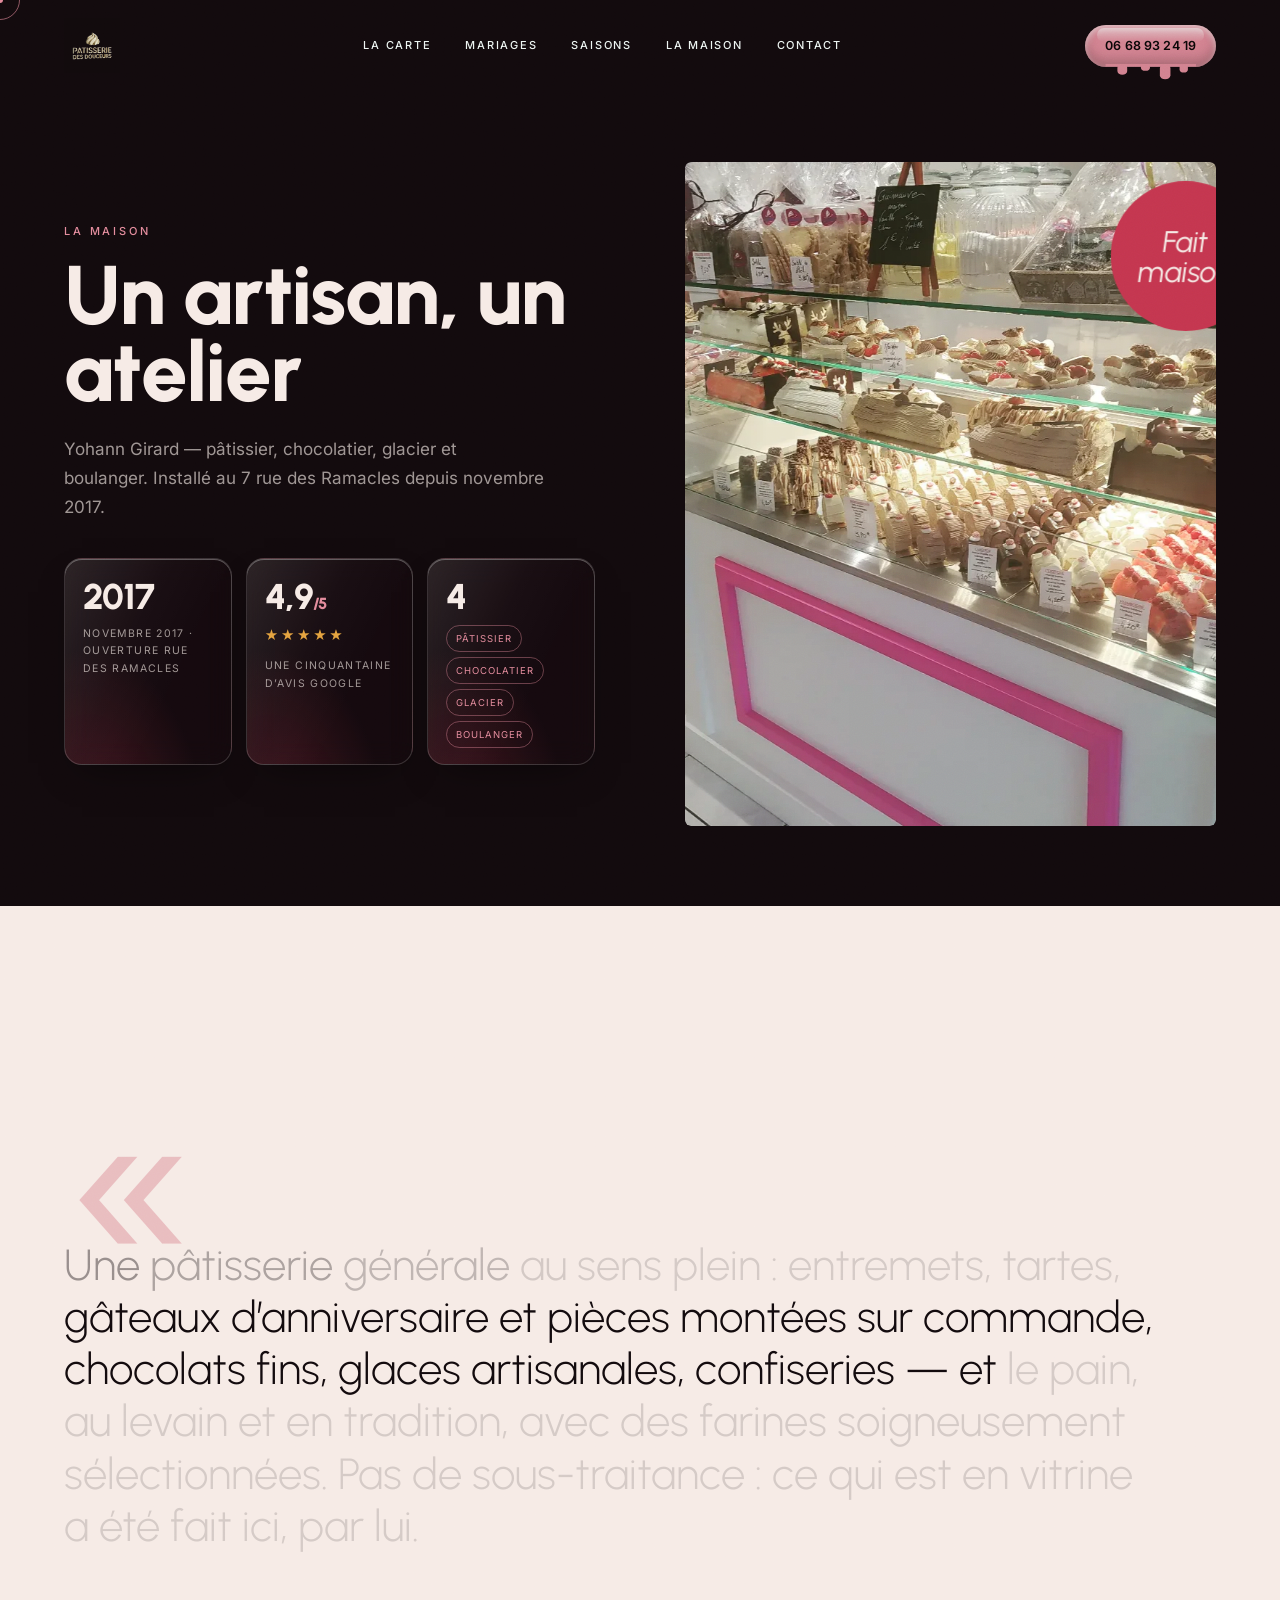
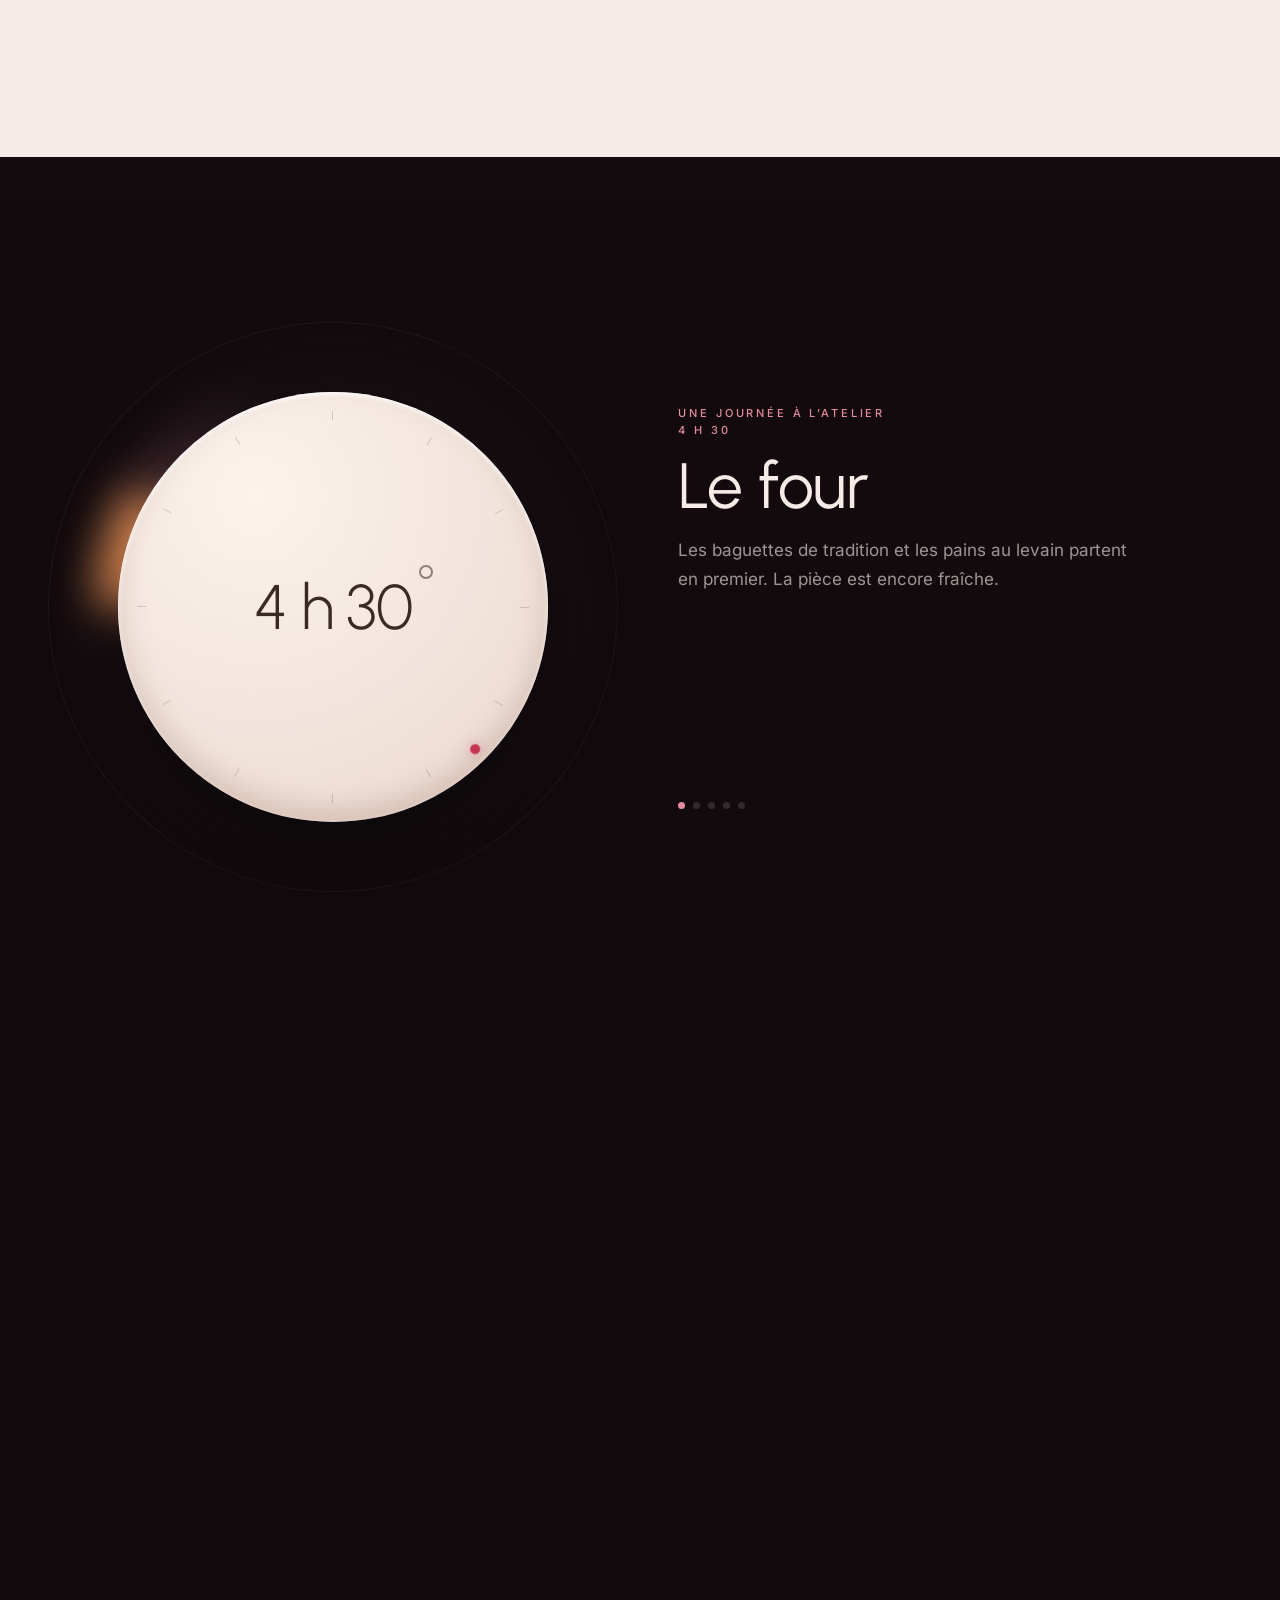
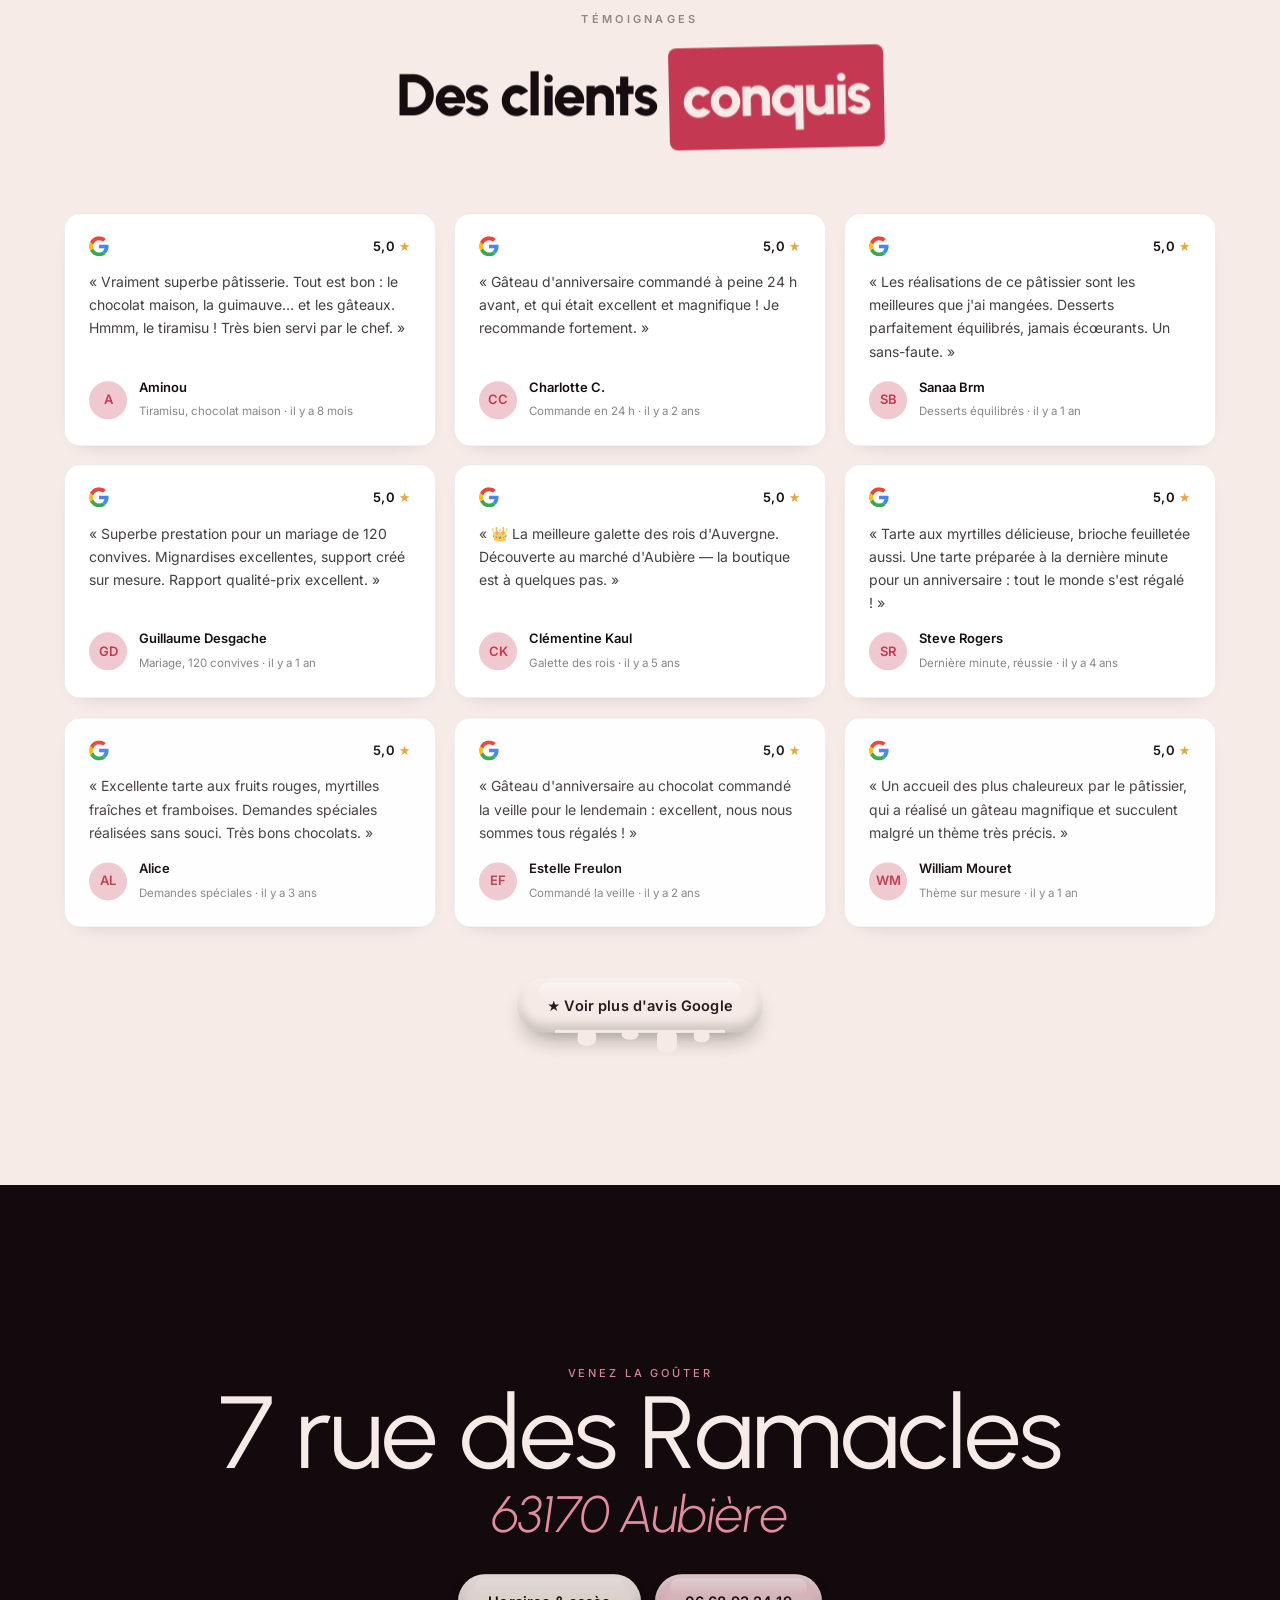
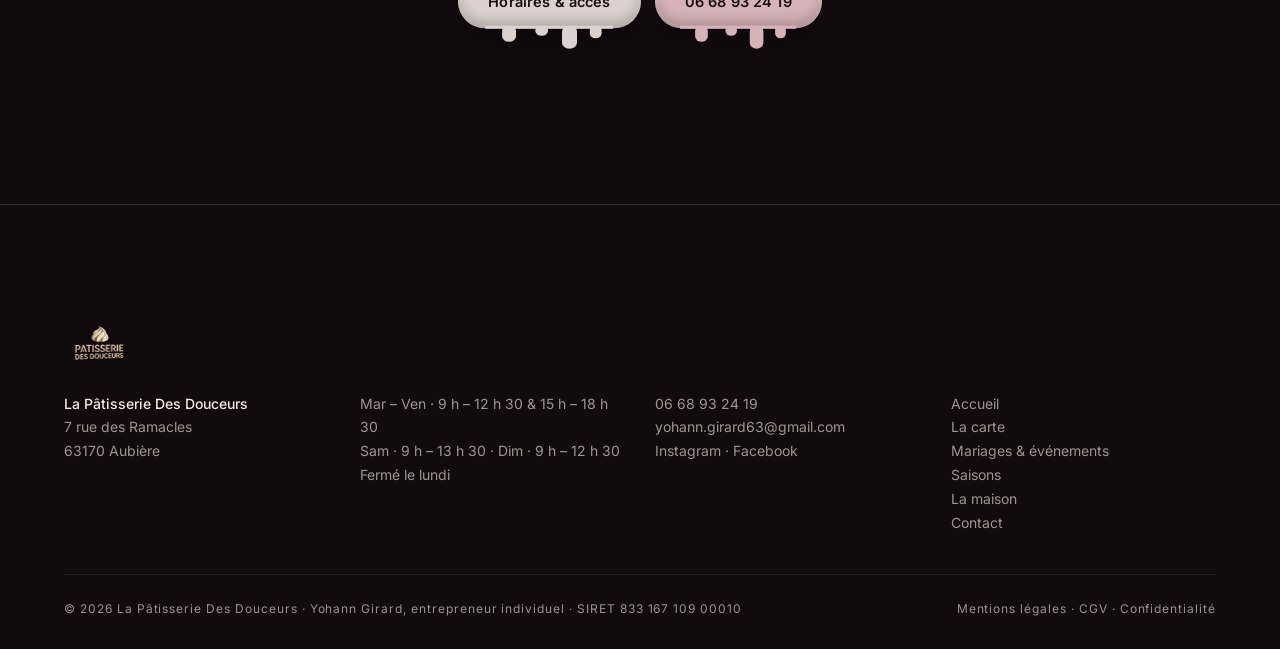
==== commit 2424d274: "Logo officiel (nav, loader, footers) + boutons coulure 3D sans hover ; purge des 3 anciennes générat" ====
--- a/a-propos.html
+++ b/a-propos.html
@@ -22,10 +22,8 @@
 <div class="cursor" aria-hidden="true"><span class="cursor__dot"></span><span class="cursor__ring"><span class="cursor__label"></span></span></div>
 <header class="nav" id="nav">
   <button class="nav__burger" id="burger" aria-label="Menu"><i></i><i></i></button>
-  <a class="nav__logo" href="index.html">
-    <span class="nav__logo-crown">♛</span>
-    <span class="nav__logo-word">Douceurs</span>
-    <span class="nav__logo-sub">Pâtisserie · Aubière</span>
+  <a class="nav__logo" href="index.html" aria-label="Pâtisserie des Douceurs">
+    <img class="nav__logo-img" src="img/logo.webp" alt="Pâtisserie des Douceurs">
   </a>
   <nav class="nav__links"><a href="carte.html">La carte</a><a href="mariages.html">Mariages</a><a href="saisons.html">Saisons</a><a href="a-propos.html" aria-current=page>La maison</a><a href="contact.html">Contact</a></nav>
   <a class="btn btn--pill" href="tel:+33668932419" data-cursor="Appeler" data-magnet>06 68 93 24 19</a>
@@ -135,6 +133,7 @@
   <div class="cta-band__actions" data-reveal><a class="btn btn--light" href="contact.html" data-magnet>Horaires &amp; accès</a><a class="btn btn--ghost" href="tel:+33668932419" data-magnet>06 68 93 24 19</a></div>
 </section>
 </main><footer class="footer footer--page">
+  <img class="footer__logo" src="img/logo.webp" alt="Pâtisserie des Douceurs">
   <div class="footer__cols">
     <div><b>La Pâtisserie Des Douceurs</b><br>7 rue des Ramacles<br>63170 Aubière</div>
     <div>Mar – Ven · 9 h – 12 h 30 &amp; 15 h – 18 h 30<br>Sam · 9 h – 13 h 30 · Dim · 9 h – 12 h 30<br>Fermé le lundi</div>
--- a/styles.css
+++ b/styles.css
@@ -51,37 +51,21 @@
 .wd{display:inline-block;white-space:nowrap}
 .ch{display:inline-block;will-change:transform;backface-visibility:hidden}
 
-/* — boutons « liquid glass » — */
-.btn{position:relative;display:inline-flex;align-items:center;justify-content:center;gap:.6em;height:54px;padding:0 30px;border-radius:999px;font-size:12px;font-weight:600;letter-spacing:.16em;text-transform:uppercase;white-space:nowrap;overflow:hidden;isolation:isolate;color:var(--cream);border:1px solid rgba(255,255,255,.26);background:linear-gradient(115deg,rgba(255,255,255,.16),rgba(255,255,255,.03) 35%,rgba(255,255,255,0) 60%),radial-gradient(120% 150% at 12% 135%,rgba(196,54,79,.38),transparent 60%),radial-gradient(140% 190% at 90% 0%,rgba(124,92,255,.34),transparent 55%),rgba(24,13,17,.5);backdrop-filter:blur(16px) saturate(1.6);-webkit-backdrop-filter:blur(16px) saturate(1.6);box-shadow:inset 0 1px 0 rgba(255,255,255,.45),inset 0 -8px 18px -10px rgba(228,140,157,.42),inset 12px 0 22px -14px rgba(110,150,255,.4),0 20px 44px -16px rgba(196,54,79,.45),0 3px 10px rgba(0,0,0,.35);transition:box-shadow .5s var(--ease),filter .4s;will-change:transform}
-.btn::before{content:"";position:absolute;left:12%;right:12%;top:2px;height:30%;border-radius:999px;background:linear-gradient(rgba(255,255,255,.18),rgba(255,255,255,0));filter:blur(2px);pointer-events:none}
-.btn::after{content:"";position:absolute;top:-60%;bottom:-60%;width:38%;left:-50%;transform:skewX(-22deg);background:linear-gradient(90deg,transparent,rgba(255,255,255,.35),transparent);transition:left .8s var(--ease);pointer-events:none}
-.btn:hover::after{left:125%}
-.btn:hover{filter:brightness(1.14) saturate(1.1);box-shadow:inset 0 1px 0 rgba(255,255,255,.55),inset 0 -10px 26px -8px rgba(228,140,157,.75),inset 12px 0 26px -12px rgba(110,150,255,.55),0 28px 64px -14px rgba(196,54,79,.6),0 3px 10px rgba(0,0,0,.35)}
-/* variantes : même verre, lueur différente */
-.btn--light{border-color:rgba(255,255,255,.34);background:linear-gradient(115deg,rgba(255,255,255,.13),rgba(255,255,255,.03) 38%,rgba(255,255,255,0) 62%),radial-gradient(120% 160% at 16% 145%,rgba(228,140,157,.42),transparent 62%),radial-gradient(120% 170% at 85% -15%,rgba(255,170,120,.28),transparent 55%),rgba(30,14,19,.5);box-shadow:inset 0 1px 0 rgba(255,255,255,.5),inset 0 -8px 18px -10px rgba(228,140,157,.45),inset 10px 0 20px -14px rgba(255,170,120,.3),0 22px 50px -16px rgba(196,54,79,.5),0 3px 10px rgba(0,0,0,.35)}
-.btn--ghost{border-color:rgba(190,220,255,.3);background:linear-gradient(115deg,rgba(255,255,255,.14),rgba(255,255,255,.02) 35%,rgba(255,255,255,0) 60%),radial-gradient(120% 160% at 12% 140%,rgba(64,140,255,.32),transparent 62%),radial-gradient(130% 180% at 88% -10%,rgba(64,220,200,.3),transparent 55%),rgba(16,14,22,.46);box-shadow:inset 0 1px 0 rgba(255,255,255,.4),inset 0 -8px 18px -10px rgba(90,150,255,.38),inset -12px 0 22px -14px rgba(64,220,200,.35),0 20px 44px -16px rgba(60,110,255,.4),0 3px 10px rgba(0,0,0,.35)}
-.btn--ghost:hover{box-shadow:inset 0 1px 0 rgba(255,255,255,.5),inset 0 -10px 26px -8px rgba(90,150,255,.7),inset -12px 0 26px -12px rgba(64,220,200,.5),0 28px 64px -14px rgba(60,110,255,.55),0 3px 10px rgba(0,0,0,.35)}
-.btn--noir{border-color:rgba(230,190,255,.3);background:linear-gradient(115deg,rgba(255,255,255,.15),rgba(255,255,255,.03) 35%,rgba(255,255,255,0) 60%),radial-gradient(120% 160% at 14% 140%,rgba(168,85,247,.35),transparent 62%),radial-gradient(130% 180% at 88% -10%,rgba(236,72,153,.4),transparent 55%),rgba(18,12,22,.55);box-shadow:inset 0 1px 0 rgba(255,255,255,.42),inset 0 -8px 18px -10px rgba(168,85,247,.4),inset 12px 0 22px -14px rgba(236,72,153,.4),0 20px 44px -16px rgba(168,85,247,.45),0 3px 10px rgba(0,0,0,.35)}
-.btn--pill{height:42px;padding:0 22px;font-size:10px}
-
-/* lettres découpées */
-.wd{display:inline-block;white-space:nowrap}
-.ch{display:inline-block;will-change:transform;backface-visibility:hidden}
-
-/* — boutons — */
-.btn{position:relative;display:inline-flex;align-items:center;justify-content:center;gap:.6em;height:54px;padding:0 30px;border-radius:999px;font-size:12px;font-weight:500;letter-spacing:.16em;text-transform:uppercase;white-space:nowrap;overflow:hidden;transition:color .4s;will-change:transform;isolation:isolate}
-.btn::before{content:"";position:absolute;inset:0;border-radius:inherit;background:var(--framboise);transform:translateY(101%);transition:transform .55s var(--ease);z-index:-1}
-.btn:hover::before{transform:none}
-.btn:hover{color:#fff}
-.btn--light{background:var(--cream);color:var(--noir);box-shadow:0 14px 40px rgba(0,0,0,.3)}
-.btn--noir{background:var(--noir);color:var(--cream);box-shadow:0 14px 40px rgba(18,10,13,.25)}
-.btn--ghost{border:1px solid rgba(246,235,230,.45);color:var(--cream);backdrop-filter:blur(6px)}
-.btn--pill{height:42px;padding:0 22px;border:1px solid currentColor;font-size:10px}
+/* — boutons « coulure » : pilule 3D + gouttes, AUCUN effet au survol — */
+.btn{--c:#E48C9D;position:relative;display:inline-flex;align-items:center;justify-content:center;gap:.5em;height:54px;padding:0 30px;border-radius:999px;font-size:14.5px;font-weight:700;letter-spacing:.01em;white-space:nowrap;color:#1B1013;background:var(--c);box-shadow:inset 0 3px 6px rgba(255,255,255,.55),inset 0 -7px 12px rgba(0,0,0,.2),0 12px 26px -12px rgba(0,0,0,.55)}
+.btn::before{content:"";position:absolute;left:9%;right:9%;top:7%;height:34%;border-radius:999px;background:linear-gradient(rgba(255,255,255,.5),rgba(255,255,255,0));pointer-events:none}
+.btn::after{content:"";position:absolute;left:50%;top:calc(100% - 3px);width:min(70%,170px);height:26px;transform:translateX(-50%);background:var(--c);-webkit-mask:url("data:image/svg+xml,%3Csvg xmlns='http://www.w3.org/2000/svg' viewBox='0 0 120 30' preserveAspectRatio='none'%3E%3Crect x='0' y='0' width='120' height='4'/%3E%3Crect x='16' y='0' width='13' height='19' rx='6.5'/%3E%3Crect x='47' y='0' width='12' height='12' rx='6'/%3E%3Crect x='72' y='0' width='14' height='27' rx='7'/%3E%3Crect x='98' y='0' width='11' height='15' rx='5.5'/%3E%3C/svg%3E") center top/100% 100% no-repeat;mask:url("data:image/svg+xml,%3Csvg xmlns='http://www.w3.org/2000/svg' viewBox='0 0 120 30' preserveAspectRatio='none'%3E%3Crect x='0' y='0' width='120' height='4'/%3E%3Crect x='16' y='0' width='13' height='19' rx='6.5'/%3E%3Crect x='47' y='0' width='12' height='12' rx='6'/%3E%3Crect x='72' y='0' width='14' height='27' rx='7'/%3E%3Crect x='98' y='0' width='11' height='15' rx='5.5'/%3E%3C/svg%3E") center top/100% 100% no-repeat;pointer-events:none}
+.btn--light{--c:#F6EBE6}
+.btn--ghost{--c:#EFC9CF}
+.btn--noir{--c:#C4364F;color:#F6EBE6}
+.btn--pill{height:42px;padding:0 20px;font-size:12.5px}
+.btn--pill::after{height:17px}
 
 /* ══════════ LOADER ══════════ */
 .loader{position:fixed;inset:0;z-index:100;background:var(--noir);color:var(--cream);display:grid;place-items:center;border-radius:0 0 0 0}
 .loader__inner{text-align:center}
-.loader__mark{display:block;font-family:var(--serif);font-size:clamp(44px,8vw,110px);line-height:1;overflow:hidden}
+.loader__logo{display:block;width:clamp(150px,22vw,260px);margin:0 auto 14px}
+.loader__mark{display:block;font-family:var(--serif);font-weight:800;letter-spacing:-.02em;font-size:clamp(26px,4.6vw,58px);line-height:1;overflow:hidden}
 .loader__mark .ch{transform:translateY(110%)}
 .loader__sub{display:block;font-size:11px;letter-spacing:.34em;text-transform:uppercase;opacity:.55;margin-top:14px}
 .loader__count{position:absolute;right:var(--pad);bottom:var(--pad);font-family:var(--serif);font-size:clamp(60px,10vw,140px);line-height:1;font-weight:300;color:var(--rose)}
@@ -98,7 +82,8 @@
 
 /* ══════════ NAV ══════════ */
 .nav{position:fixed;top:0;left:0;right:0;z-index:50;display:flex;align-items:center;justify-content:space-between;gap:20px;padding:18px var(--pad);color:#fff;mix-blend-mode:difference}
-.nav__logo{display:grid;justify-items:center;line-height:1;text-align:center}
+.nav__logo{display:block;line-height:0}
+.nav__logo-img{height:56px;width:auto;display:block}
 .nav__logo-crown{font-size:14px;margin-bottom:2px}
 .nav__logo-word{font-family:var(--serif);font-size:26px;letter-spacing:.06em;text-transform:uppercase}
 .nav__logo-sub{font-size:8px;letter-spacing:.3em;text-transform:uppercase;opacity:.8;margin-top:3px}
@@ -298,7 +283,8 @@
 .footer__marquee{font-family:var(--serif);font-size:clamp(28px,4vw,60px);line-height:1;color:var(--rose);border-top:1px solid var(--line);border-bottom:1px solid var(--line);padding:.3em 0}
 .marquee{overflow:hidden;white-space:nowrap}
 .marquee__row{display:inline-flex;will-change:transform}
-.footer__row{display:flex;justify-content:space-between;gap:16px;flex-wrap:wrap;font-size:12px;letter-spacing:.08em;opacity:.6;margin-top:24px}
+.footer__row{display:flex;justify-content:space-between;align-items:center;gap:16px;flex-wrap:wrap;font-size:12px;letter-spacing:.08em;opacity:.6;margin-top:24px}
+.footer__logo{height:70px;width:auto;display:block;margin-bottom:14px}
 
 /* ══════════ RESPONSIVE ══════════ */
 @media (min-width:761px){
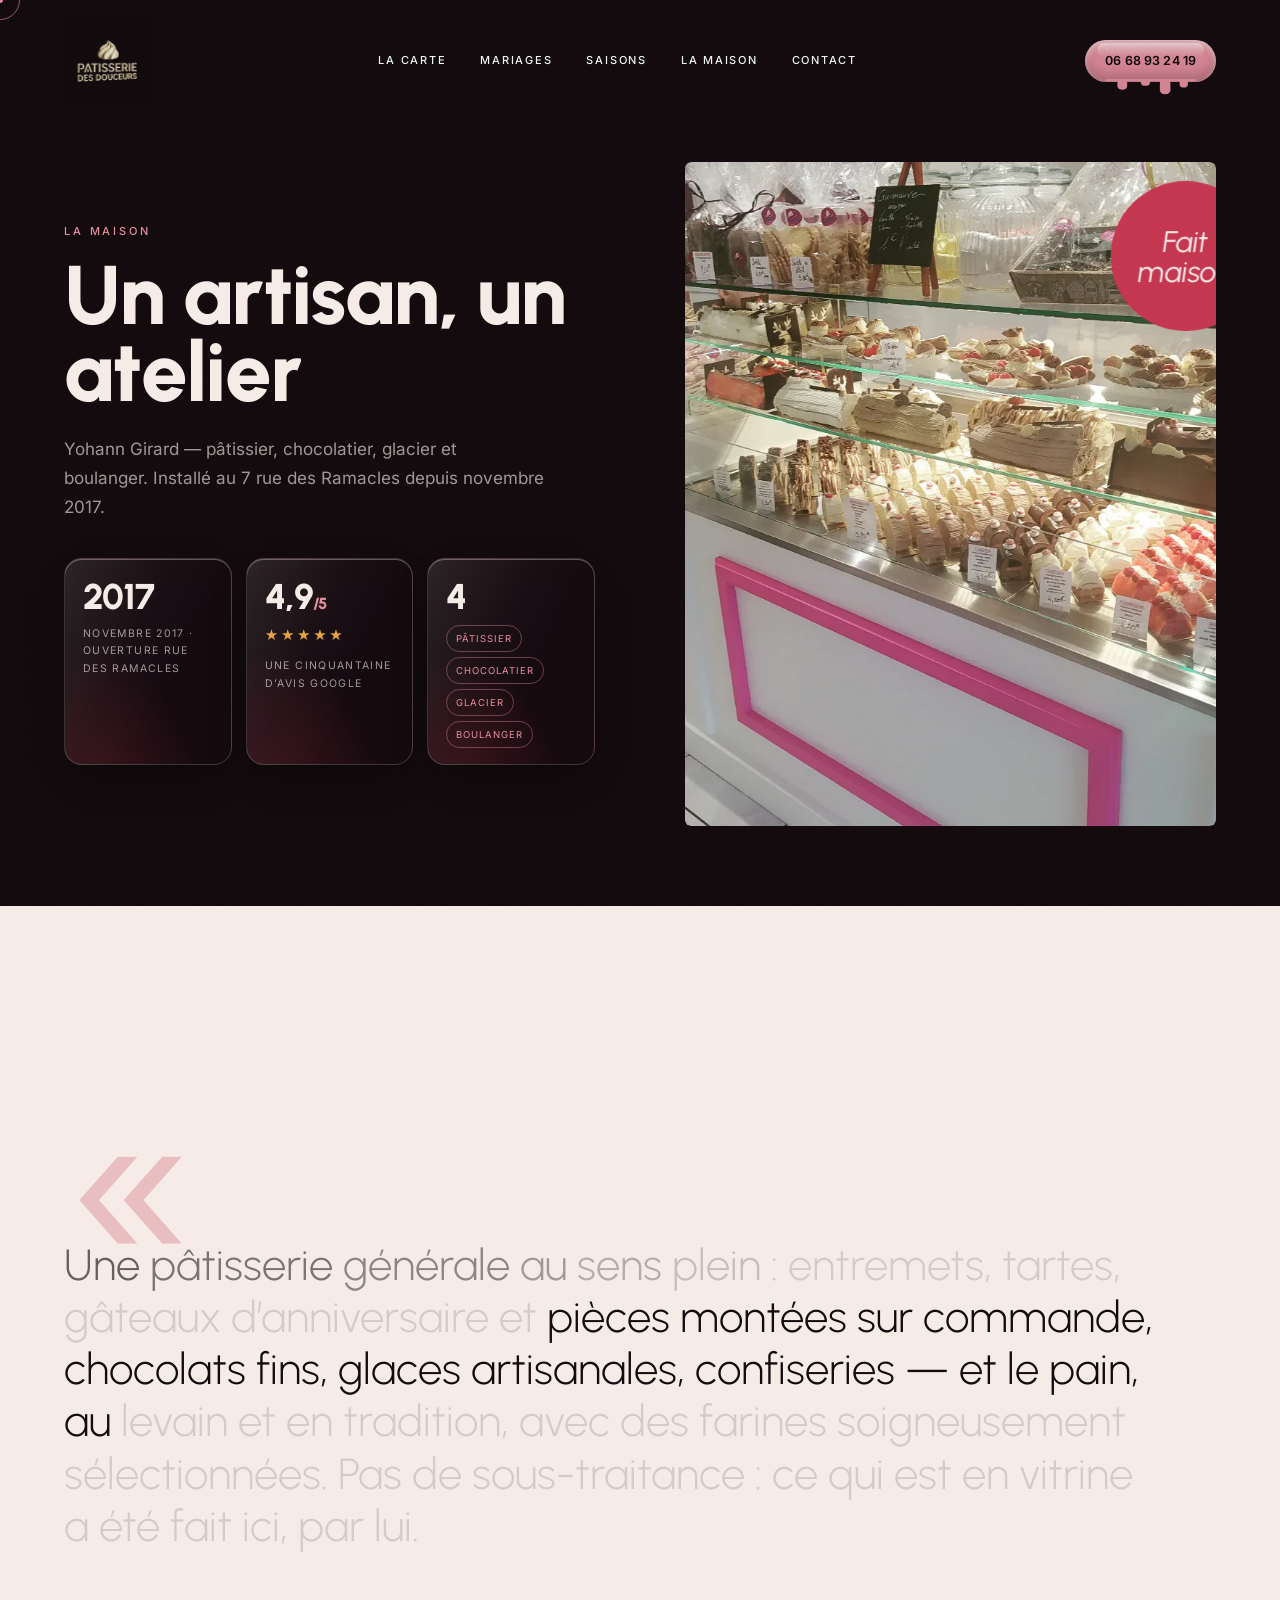
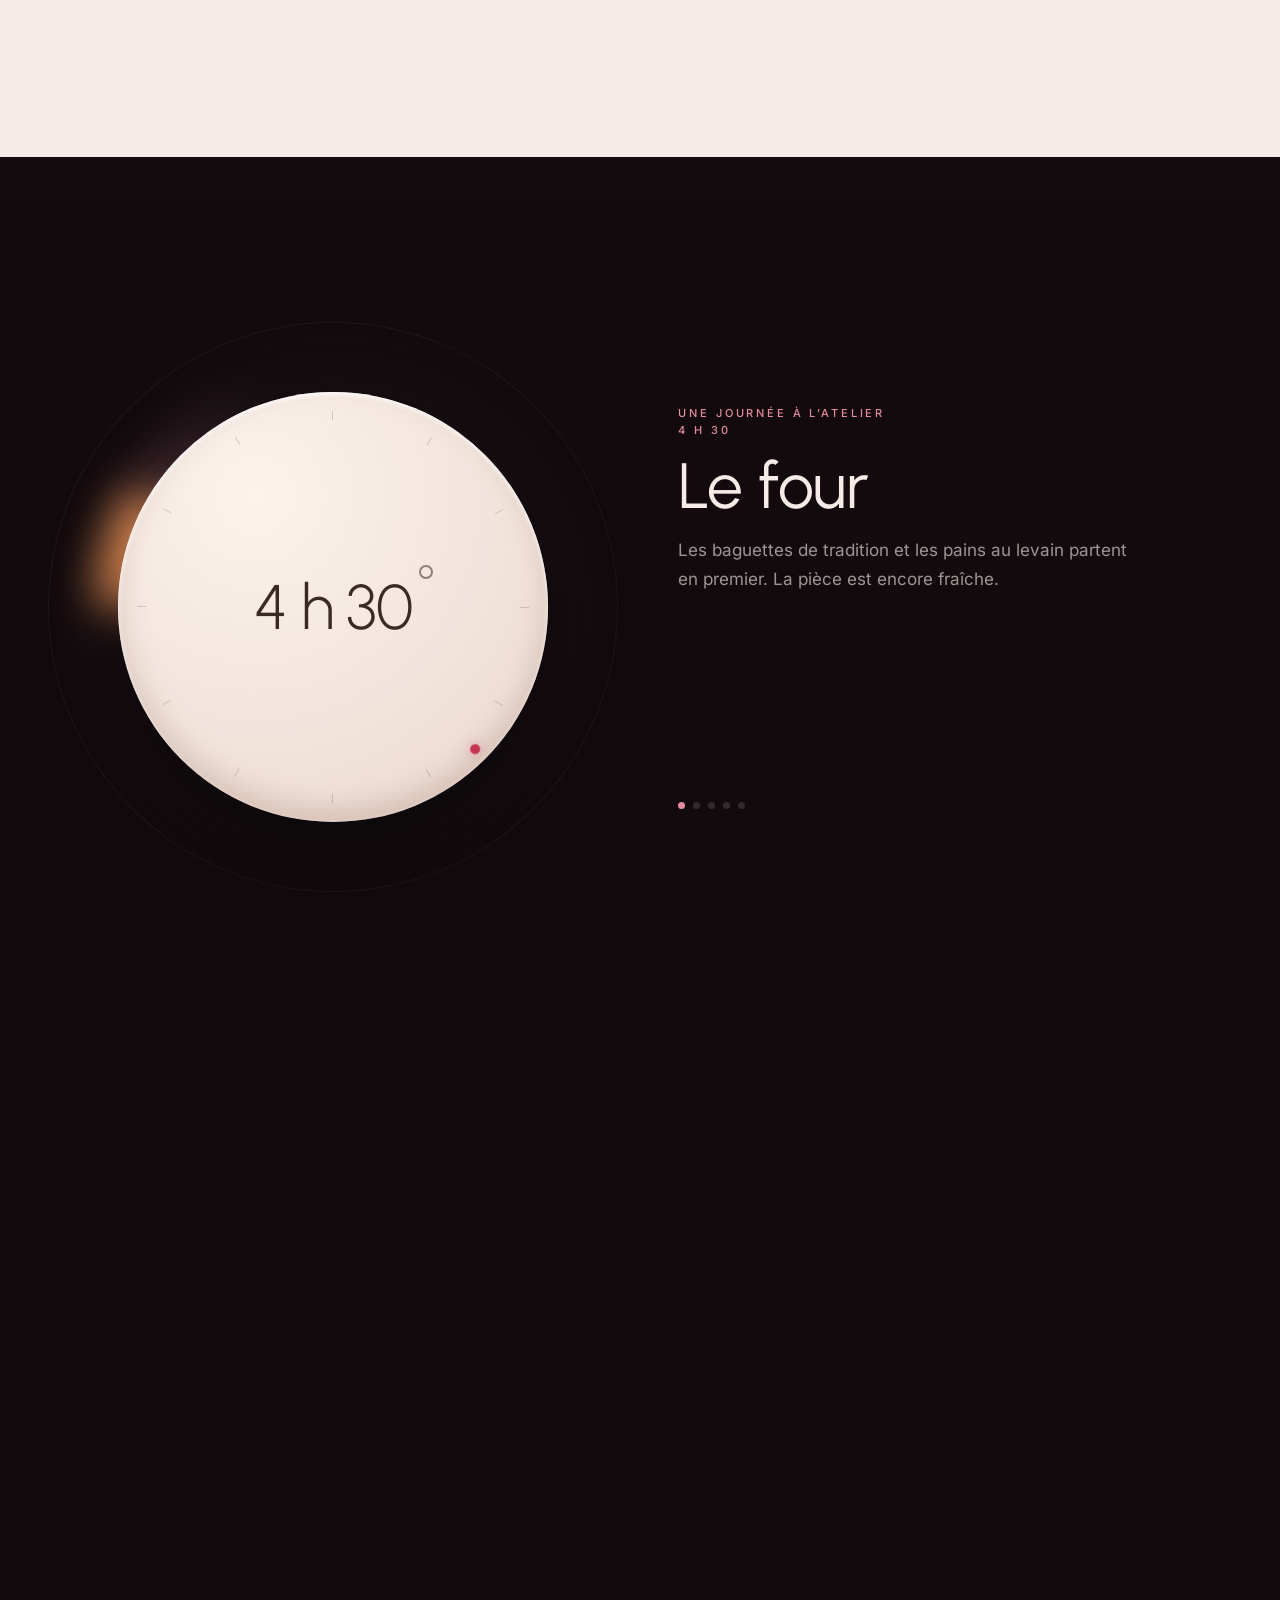
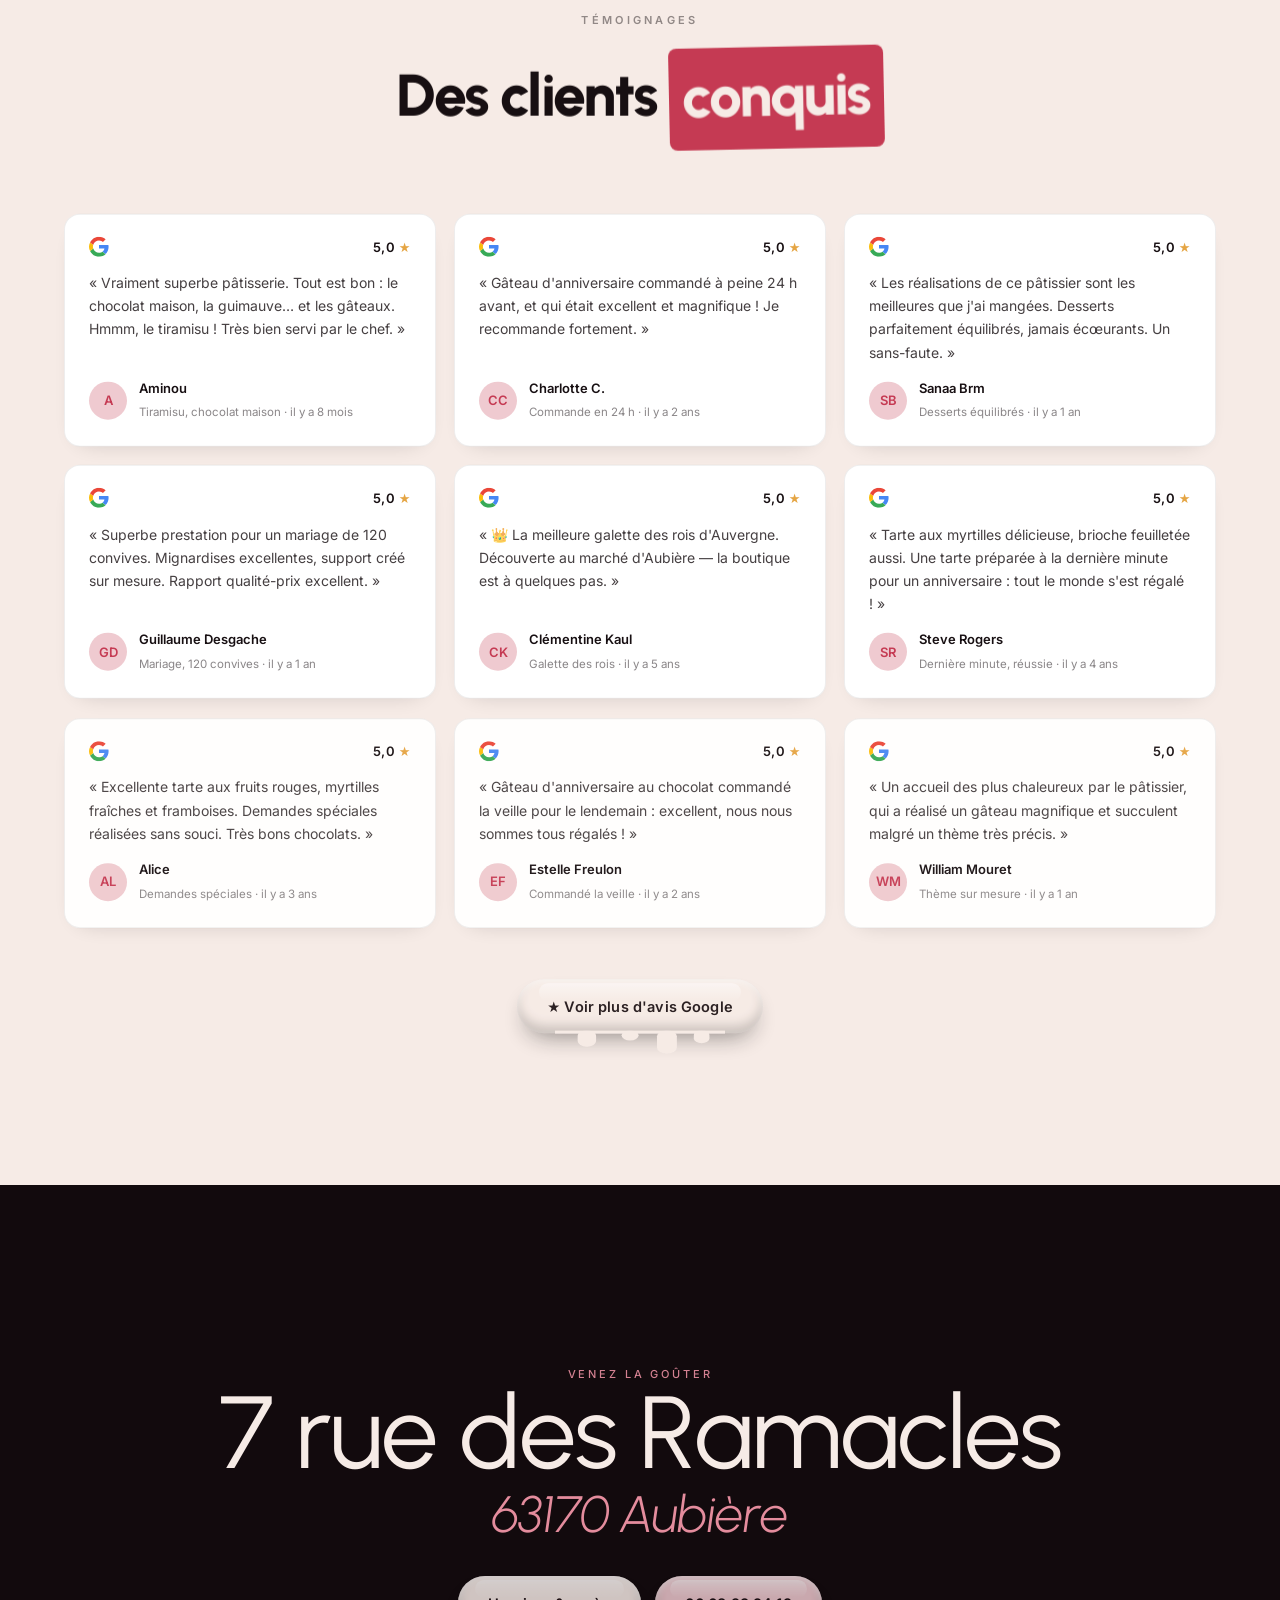
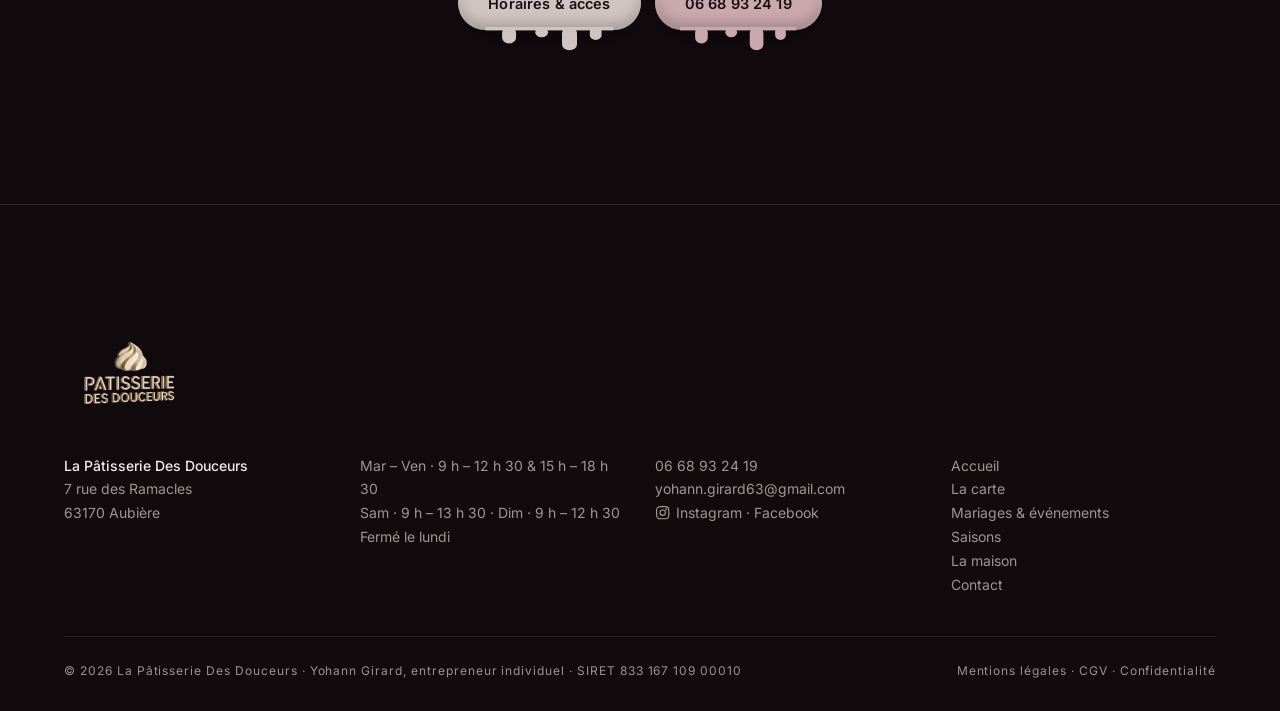
==== commit 15f1cb96: "Logo agrandi (nav 86px, footer 130px), icône Instagram partout, vraie photo de vitrine sur l'accueil" ====
--- a/a-propos.html
+++ b/a-propos.html
@@ -137,7 +137,7 @@
   <div class="footer__cols">
     <div><b>La Pâtisserie Des Douceurs</b><br>7 rue des Ramacles<br>63170 Aubière</div>
     <div>Mar – Ven · 9 h – 12 h 30 &amp; 15 h – 18 h 30<br>Sam · 9 h – 13 h 30 · Dim · 9 h – 12 h 30<br>Fermé le lundi</div>
-    <div><a href="tel:+33668932419">06 68 93 24 19</a><br><a href="mailto:yohann.girard63@gmail.com">yohann.girard63@gmail.com</a><br><a href="https://www.instagram.com/lapatisseriedesdouceurs/" target="_blank" rel="noopener">Instagram</a> · <a href="https://www.facebook.com/p/La-p%C3%A2tisserie-des-douceurs-100042399776991/" target="_blank" rel="noopener">Facebook</a></div>
+    <div><a href="tel:+33668932419">06 68 93 24 19</a><br><a href="mailto:yohann.girard63@gmail.com">yohann.girard63@gmail.com</a><br><a href="https://www.instagram.com/lapatisseriedesdouceurs/" target="_blank" rel="noopener"><svg class="ig-ico" viewBox="0 0 24 24" fill="none" aria-hidden="true"><rect x="2.5" y="2.5" width="19" height="19" rx="5.5" stroke="currentColor" stroke-width="1.8"/><circle cx="12" cy="12" r="4.2" stroke="currentColor" stroke-width="1.8"/><circle cx="17.4" cy="6.6" r="1.4" fill="currentColor"/></svg>Instagram</a> · <a href="https://www.facebook.com/p/La-p%C3%A2tisserie-des-douceurs-100042399776991/" target="_blank" rel="noopener">Facebook</a></div>
     <div><a href="index.html">Accueil</a><br><a href="carte.html">La carte</a><br><a href="mariages.html">Mariages &amp; événements</a><br><a href="saisons.html">Saisons</a><br><a href="a-propos.html">La maison</a><br><a href="contact.html">Contact</a></div>
   </div>
   <div class="footer__row">
--- a/styles.css
+++ b/styles.css
@@ -61,6 +61,9 @@
 .btn--pill{height:42px;padding:0 20px;font-size:12.5px}
 .btn--pill::after{height:17px}
 
+.ig-ico{width:1.1em;height:1.1em;vertical-align:-.18em;margin-right:.4em;display:inline-block}
+.ig-ico--big{width:.75em;height:.75em;vertical-align:-.06em;margin-right:.25em}
+
 /* ══════════ LOADER ══════════ */
 .loader{position:fixed;inset:0;z-index:100;background:var(--noir);color:var(--cream);display:grid;place-items:center;border-radius:0 0 0 0}
 .loader__inner{text-align:center}
@@ -83,7 +86,7 @@
 /* ══════════ NAV ══════════ */
 .nav{position:fixed;top:0;left:0;right:0;z-index:50;display:flex;align-items:center;justify-content:space-between;gap:20px;padding:18px var(--pad);color:#fff;mix-blend-mode:difference}
 .nav__logo{display:block;line-height:0}
-.nav__logo-img{height:56px;width:auto;display:block}
+.nav__logo-img{height:86px;width:auto;display:block}
 .nav__logo-crown{font-size:14px;margin-bottom:2px}
 .nav__logo-word{font-family:var(--serif);font-size:26px;letter-spacing:.06em;text-transform:uppercase}
 .nav__logo-sub{font-size:8px;letter-spacing:.3em;text-transform:uppercase;opacity:.8;margin-top:3px}
@@ -284,7 +287,7 @@
 .marquee{overflow:hidden;white-space:nowrap}
 .marquee__row{display:inline-flex;will-change:transform}
 .footer__row{display:flex;justify-content:space-between;align-items:center;gap:16px;flex-wrap:wrap;font-size:12px;letter-spacing:.08em;opacity:.6;margin-top:24px}
-.footer__logo{height:70px;width:auto;display:block;margin-bottom:14px}
+.footer__logo{height:130px;width:auto;display:block;margin-bottom:16px}
 
 /* ══════════ RESPONSIVE ══════════ */
 @media (min-width:761px){
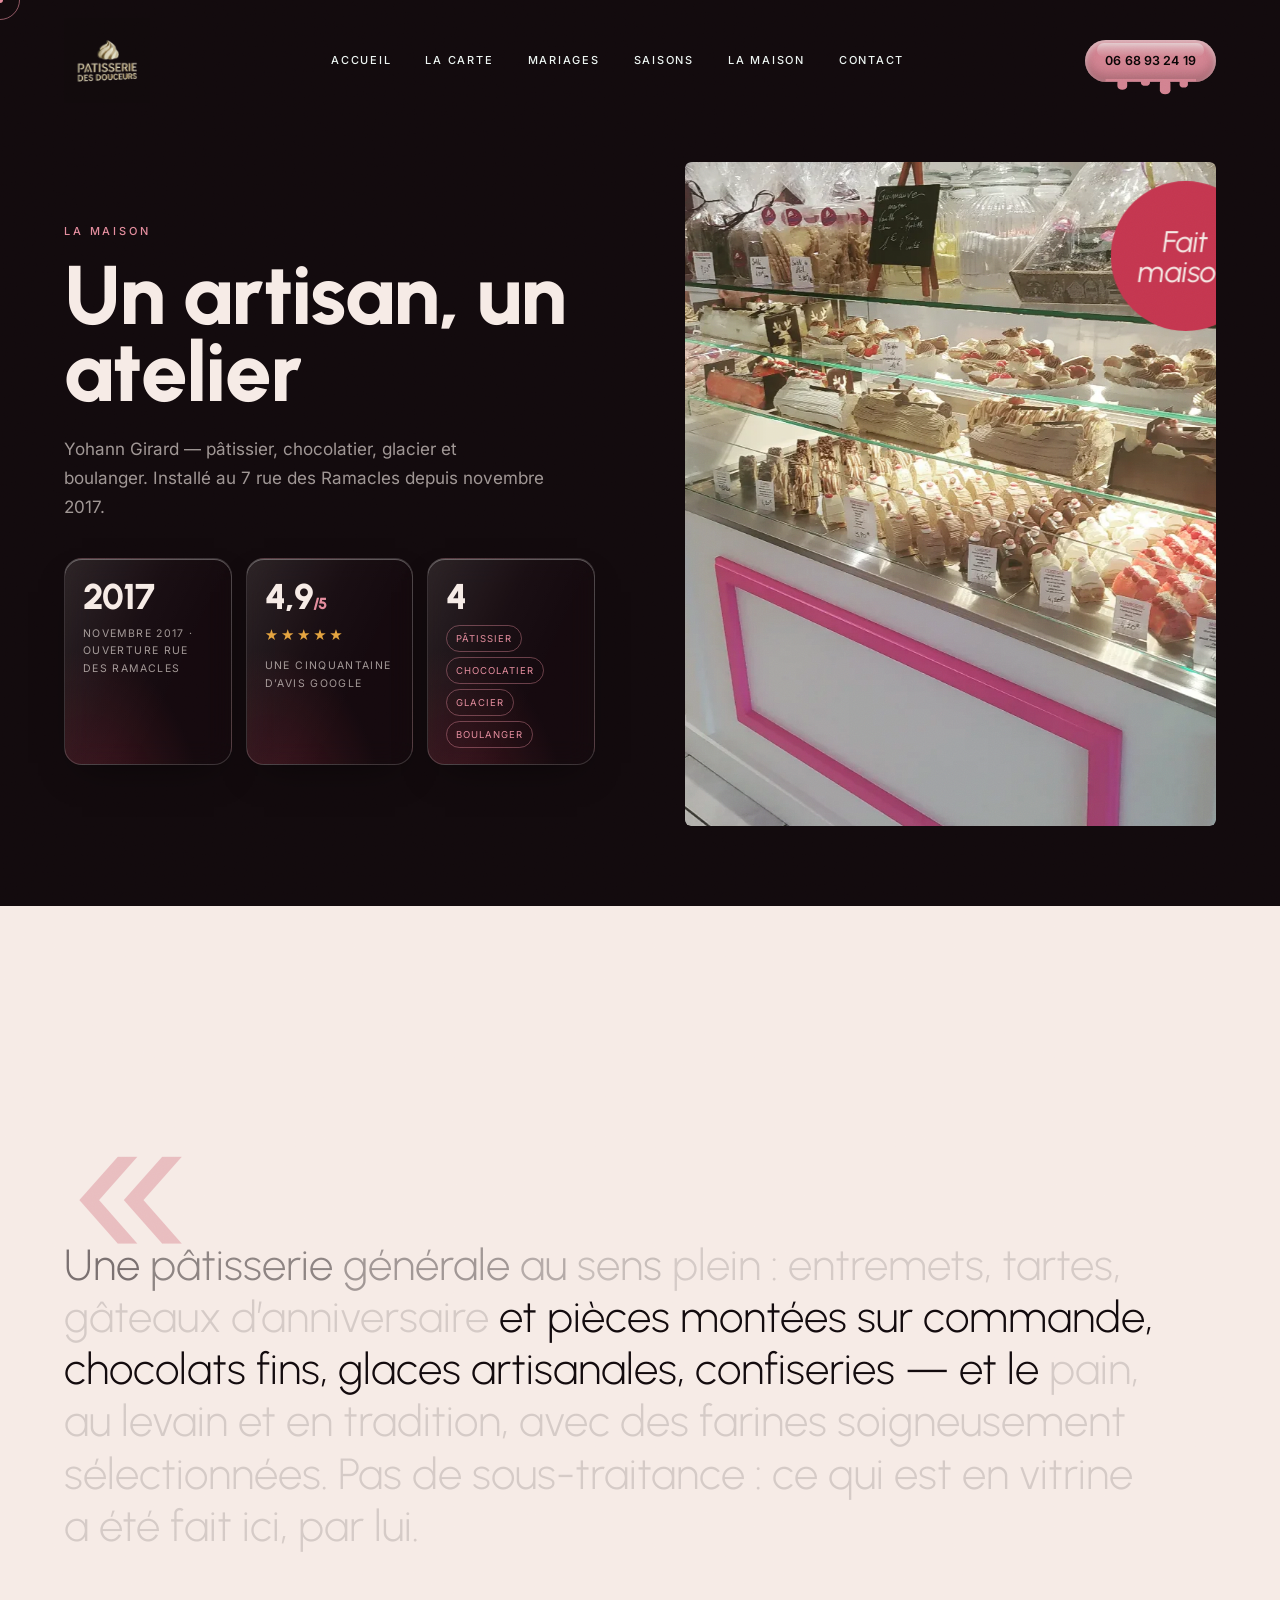
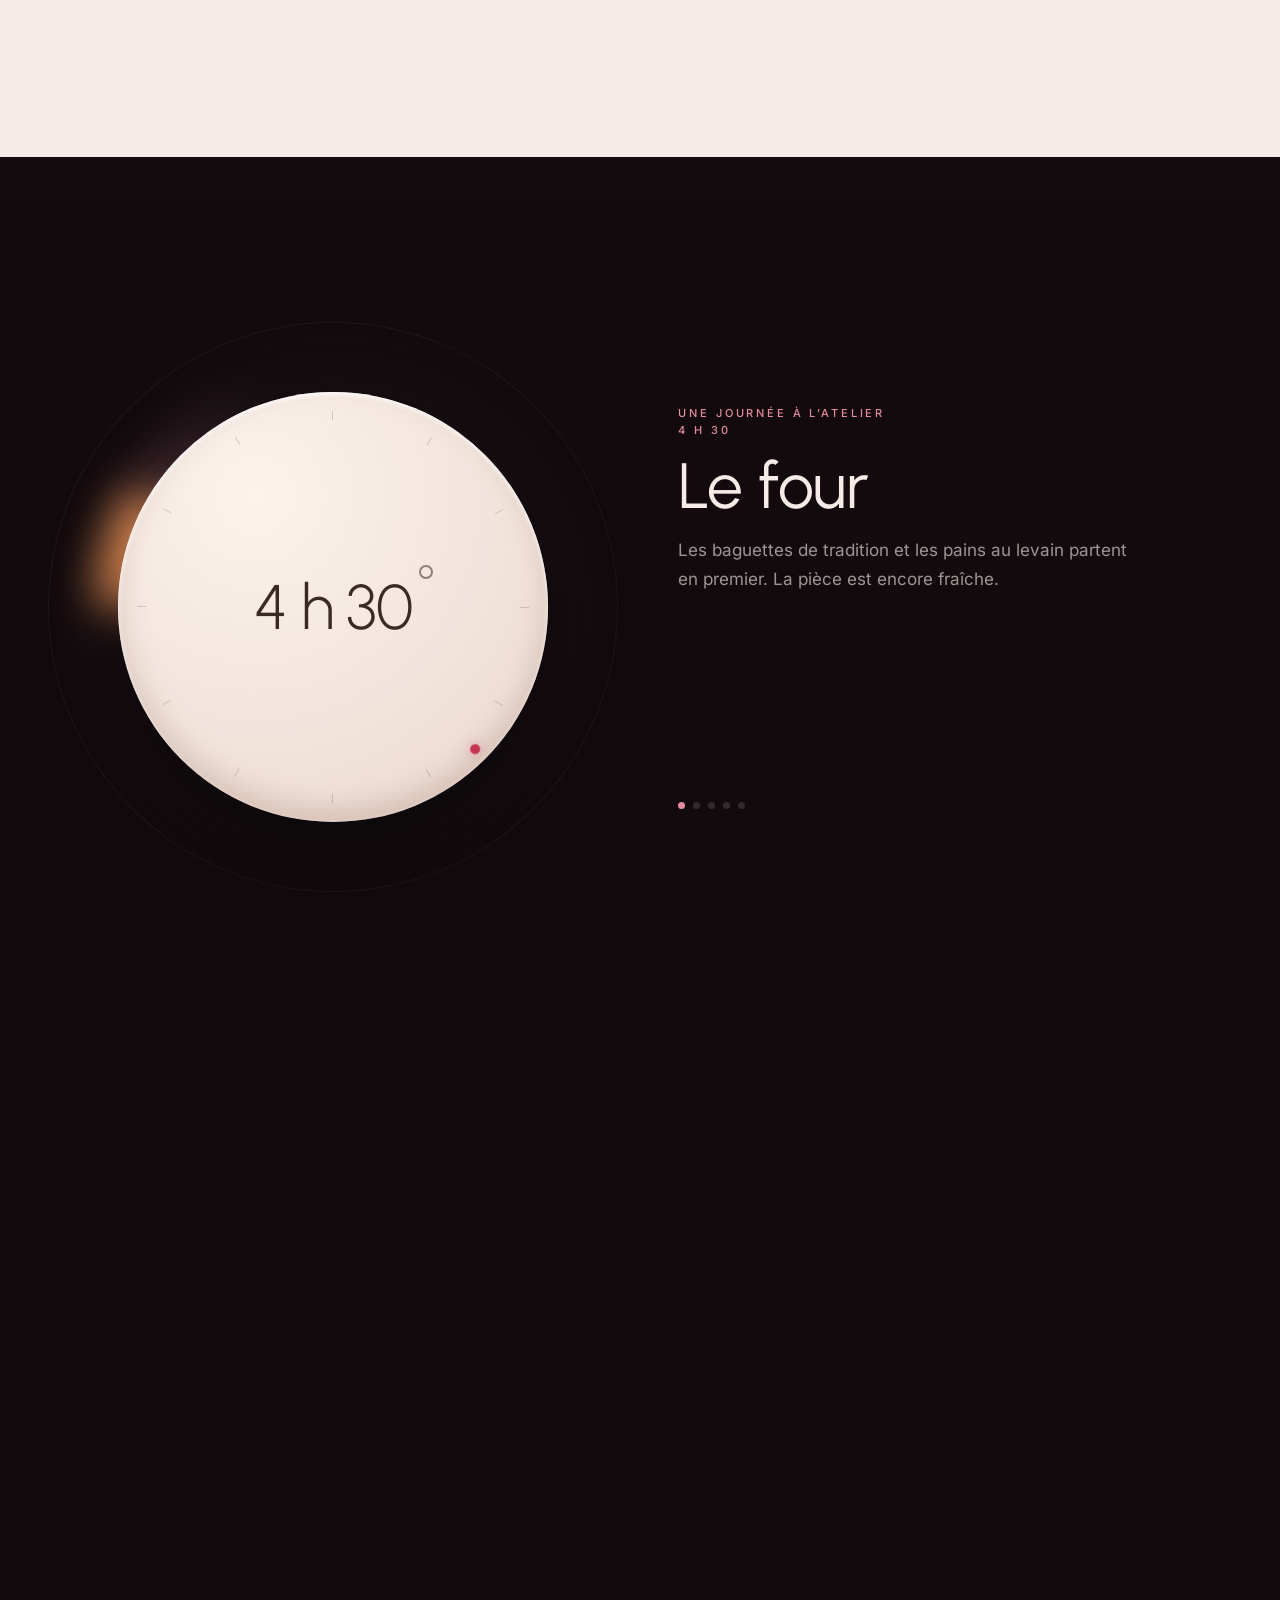
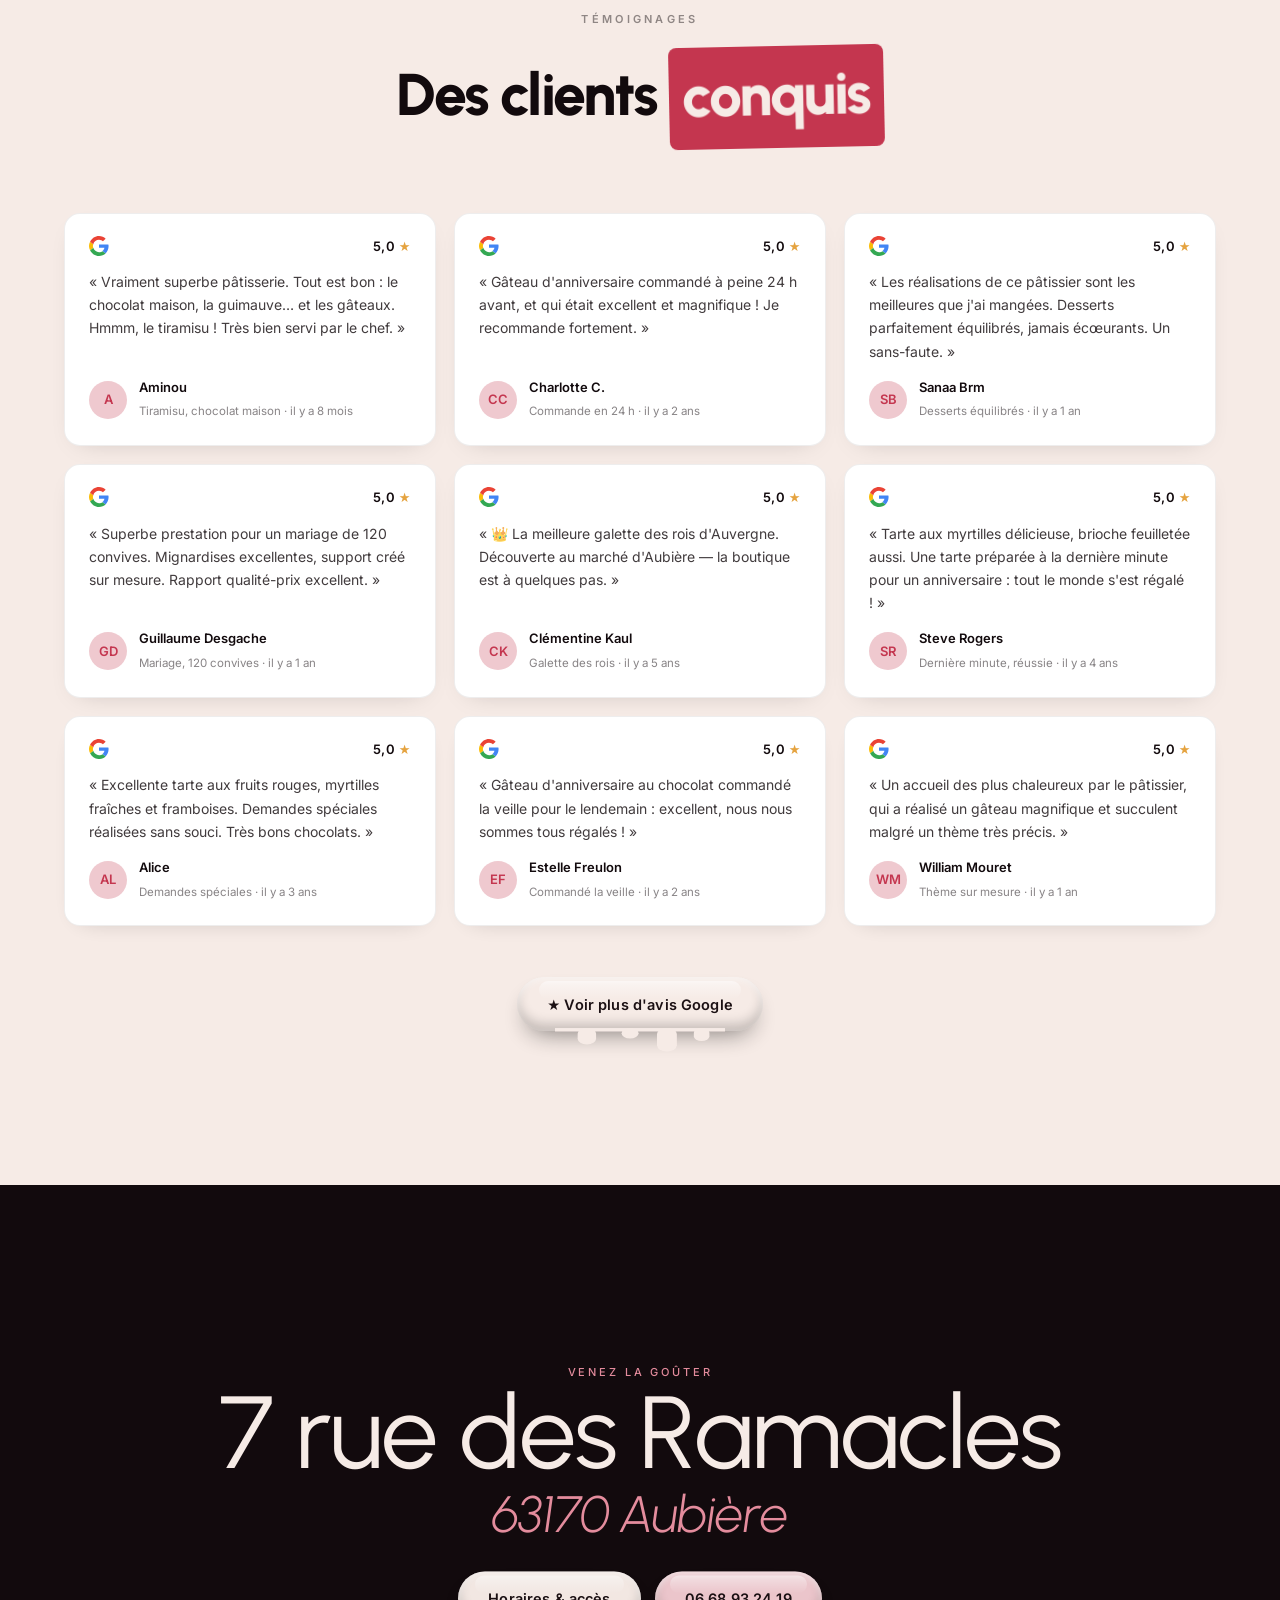
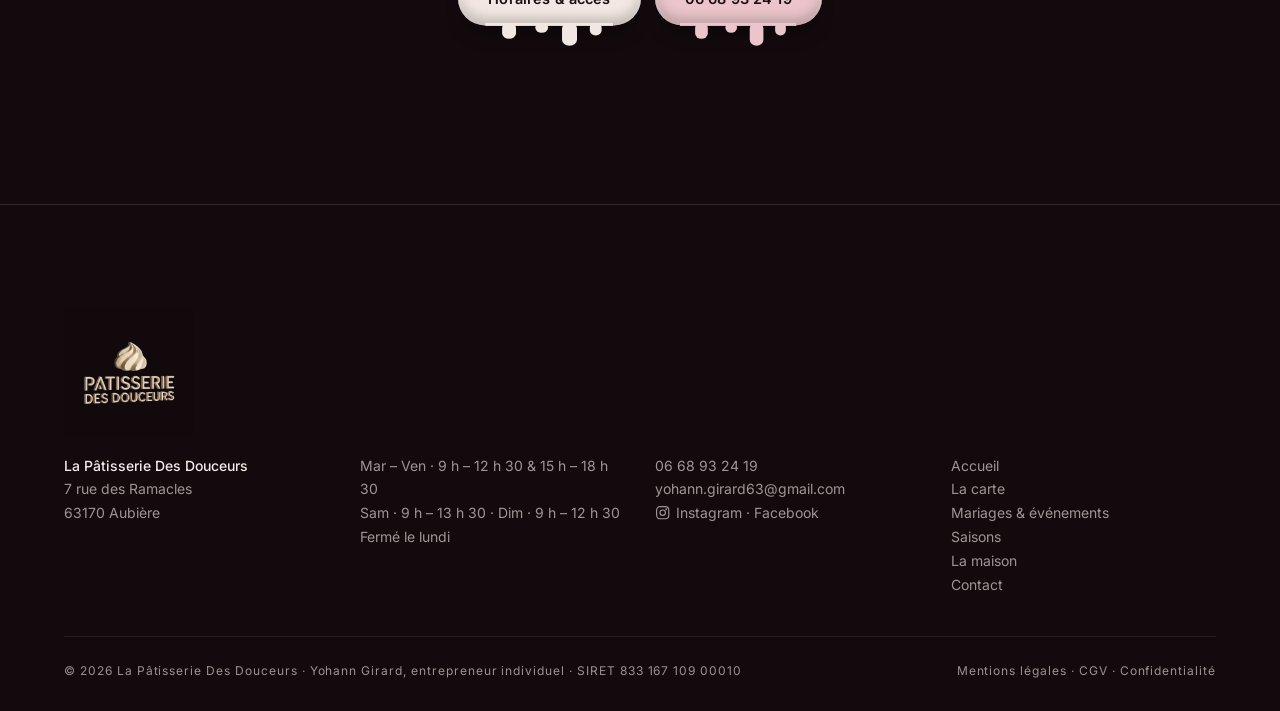
==== commit 5655c3b3: "Nav : Accueil · La carte · Mariages · Saisons · La maison · Contact (desktop + menu mobile, toutes p" ====
--- a/a-propos.html
+++ b/a-propos.html
@@ -25,7 +25,7 @@
   <a class="nav__logo" href="index.html" aria-label="Pâtisserie des Douceurs">
     <img class="nav__logo-img" src="img/logo.webp" alt="Pâtisserie des Douceurs">
   </a>
-  <nav class="nav__links"><a href="carte.html">La carte</a><a href="mariages.html">Mariages</a><a href="saisons.html">Saisons</a><a href="a-propos.html" aria-current=page>La maison</a><a href="contact.html">Contact</a></nav>
+  <nav class="nav__links"><a href="index.html">Accueil</a><a href="carte.html">La carte</a><a href="mariages.html">Mariages</a><a href="saisons.html">Saisons</a><a href="a-propos.html" aria-current=page>La maison</a><a href="contact.html">Contact</a></nav>
   <a class="btn btn--pill" href="tel:+33668932419" data-cursor="Appeler" data-magnet>06 68 93 24 19</a>
 </header>
 <div class="menu" id="menu">
--- a/styles.css
+++ b/styles.css
@@ -304,6 +304,7 @@
   .mani__badge{width:110px;height:110px}
 }
 @media (max-width:760px){
+  .nav__logo-img{height:60px}
   .hero-wrap{height:170svh}
   .hero__text{bottom:48px}
   .hero__title{font-size:clamp(42px,12vw,76px)}
@@ -311,7 +312,9 @@
   .hero__meta{display:none}
   .hero__scroll{display:none}
   .hero__veil{background:linear-gradient(0deg,rgba(18,10,13,.8) 0%,rgba(18,10,13,.35) 55%,rgba(18,10,13,0) 80%)}
-  .mani__lines{font-size:12.5vw}
+  .mani__lines{font-size:7.9vw;padding:0 10px}
+  .mani__line{gap:.18em;justify-content:center}
+  .mani__line--right{justify-content:center}
   /* vitrine : défilement natif horizontal sur mobile */
   .vitrine__pin{height:auto;min-height:0;padding:100px 0;perspective:none}
   .vitrine__track{width:auto;overflow-x:auto;scroll-snap-type:x mandatory;padding:20px var(--pad) 30px;-webkit-overflow-scrolling:touch}
